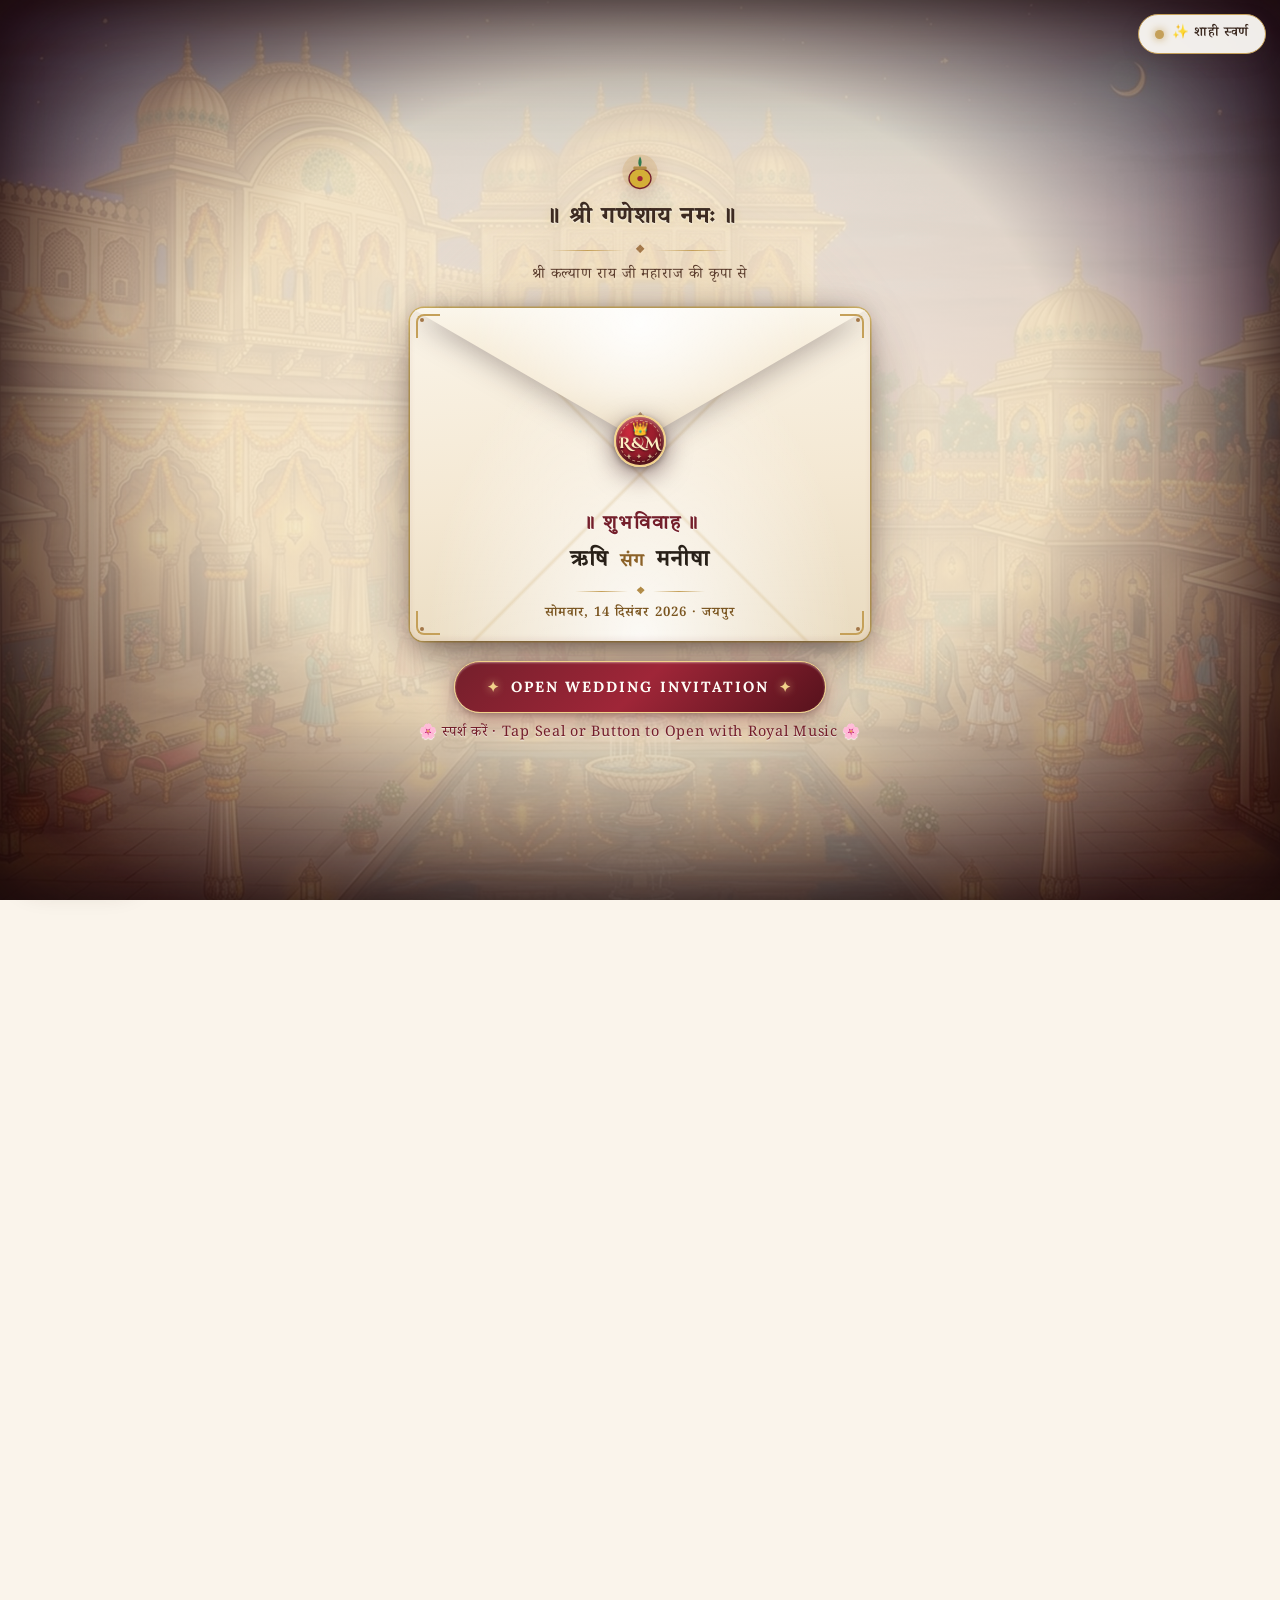
==== rajasthani/index.html @ 713d60d2 "Royal Rajasthani Wedding Invitation - Rishi & Manisha (Jaipur, Dec 14, 2026)" ====
<!DOCTYPE html>
<html lang="hi" data-theme="gold">
<head>
  <meta charset="UTF-8">
  <meta name="viewport" content="width=device-width, initial-scale=1.0, viewport-fit=cover">
  <title>Rishi & Manisha · Shubh Vivah</title>
  <meta name="description" content="ऋषि एवं मनीषा का शुभविवाह · सोमवार, 14 दिसंबर 2026 · जयपुर">
  <meta name="theme-color" content="#FAF4EB">
  <link rel="preconnect" href="https://fonts.googleapis.com">
  <link rel="preconnect" href="https://fonts.gstatic.com" crossorigin>
  <link href="https://fonts.googleapis.com/css2?family=Alex+Brush&family=Cinzel:wght@400;600;700;800&family=Cinzel+Decorative:wght@700&family=Cormorant+Garamond:ital,wght@0,400;0,600;0,700;1,400;1,600&family=Lora:ital,wght@0,400;0,500;0,600;1,400&family=Noto+Serif+Devanagari:wght@400;500;600;700&family=Tiro+Devanagari+Hindi:ital@0;1&display=swap" rel="stylesheet">
  <link rel="stylesheet" href="styles.css?v=royal_v3">
</head>
<body class="is-locked">

  <!-- ============ ROYAL RAJASTHANI WELCOME EXPERIENCE ============ -->
  <div id="intro" class="intro" aria-label="Royal Rajasthani Wedding Invitation">
    <div class="intro-backdrop"></div>
    <div class="intro-vignette"></div>
    <div class="intro-glow"></div>

    <header class="intro-header">
      <div class="intro-kalash-badge" aria-hidden="true">
        <svg viewBox="0 0 40 40"><circle cx="20" cy="20" r="16" fill="#C5A059" opacity=".25"/><path d="M20 6 q-3 6 0 10 q3-5 0-10" fill="#2E7A4E"/><ellipse cx="20" cy="26" rx="10" ry="9" fill="#D4AF37" stroke="#741F2B" stroke-width="1.2"/><rect x="14" y="15" width="12" height="3" rx="1" fill="#B18A45"/><circle cx="20" cy="26" r="2.4" fill="#9F2638"/></svg>
      </div>
      <p class="intro-mantra tiro">॥ श्री गणेशाय नमः ॥</p>
      <div class="intro-header-divider"><span></span><b>❖</b><span></span></div>
      <p class="intro-subhead deva">श्री कल्याण राय जी महाराज की कृपा से</p>
    </header>

    <!-- Royal Rajasthani Envelope Box -->
    <div class="envelope" id="envelope" role="button" tabindex="0" aria-label="Tap to open royal wedding invitation">
      <!-- 4 Ornate Gold Corner Accents -->
      <span class="env-corner env-corner--tl"></span>
      <span class="env-corner env-corner--tr"></span>
      <span class="env-corner env-corner--bl"></span>
      <span class="env-corner env-corner--br"></span>

      <!-- Inner Back Liner (Silk Velvet Lining with Gold Jaali) -->
      <div class="env-back">
        <div class="env-liner"></div>
      </div>

      <!-- The Royal Gold-Framed Letter Card (hidden inside pocket, glides up majestically on open) -->
      <div class="env-letter" id="envLetter">
        <div class="letter-card">
          <div class="letter-border">
            <span class="lc-corner lc-tl"></span>
            <span class="lc-corner lc-tr"></span>
            <span class="lc-corner lc-bl"></span>
            <span class="lc-corner lc-br"></span>
            <p class="letter-mantra deva">॥ ॐ श्री गणेशाय नमः ॥</p>
            <h3 class="letter-shubh tiro">॥ शुभविवाह ॥</h3>
            <div class="letter-monogram"><span>R</span><i>&amp;</i><span>M</span></div>
            <h2 class="letter-couple">RISHI <em>&amp;</em> MANISHA</h2>
            <div class="letter-divider"><span></span><b>❖</b><span></span></div>
            <p class="letter-date deva">सोमवार, 14 दिसंबर, 2026</p>
            <p class="letter-loc">जयपुर, राजस्थान</p>
          </div>
        </div>
      </div>

      <!-- Envelope Front Pocket (Solid Rich Parchment with Gold Foil Embossing) -->
      <div class="env-pocket">
        <div class="pocket-content">
          <p class="pocket-shubh tiro">॥ शुभविवाह ॥</p>
          <h3 class="pocket-couple tiro">ऋषि <em>संग</em> मनीषा</h3>
          <div class="pocket-divider"><span></span><b>❖</b><span></span></div>
          <p class="pocket-auspicious deva">सोमवार, 14 दिसंबर 2026 · जयपुर</p>
        </div>
      </div>

      <!-- The Royal Scalloped Arch Flap -->
      <div class="env-flap" id="envFlap">
        <div class="flap-body">
          <div class="flap-gold-trim"></div>
          <div class="flap-motif">❖</div>
        </div>
      </div>

      <!-- 3D Royal Lac Wax Seal (शाही मुहर) -->
      <button class="env-seal" id="seal" aria-label="Open wedding invitation with Royal Wax Seal" title="Click to break seal & open invitation">
        <div class="seal-glow"></div>
        <div class="seal-ring"></div>
        <div class="seal-stamp">
          <span class="seal-crown">👑</span>
          <span class="seal-text">R&amp;M</span>
          <span class="seal-sub">✦ ✦ ✦</span>
        </div>
      </button>
    </div>

    <!-- Grand Call To Action -->
    <div class="intro-actions">
      <button class="btn btn--royal intro-btn" id="openBtn">
        <span class="btn-shimmer"></span>
        <span class="btn-gem">✦</span>
        <span class="btn-label">OPEN WEDDING INVITATION</span>
        <span class="btn-gem">✦</span>
      </button>
      <p class="intro-hint">🌸 स्पर्श करें · Tap Seal or Button to Open with Royal Music 🌸</p>
    </div>
  </div>

  <!-- ============ TOP CONTROLS: THEME ============ -->
  <div class="top-controls" id="topControls">
    <button class="theme-pill" id="themeToggle" aria-label="Toggle theme: Gold / Ruby" title="Switch Theme">
      <span class="pill-dot" id="themeDot"></span>
      <span id="themeText">✨ शाही स्वर्ण</span>
    </button>
  </div>

  <!-- ============ FLOATING MUSIC PLAYER ============ -->
  <div class="music" id="music" hidden>
    <button class="music-disc" id="playBtn" aria-label="Play music" title="Play / Pause">
      <svg viewBox="0 0 48 48" aria-hidden="true"><circle cx="24" cy="24" r="22" fill="#3C2A21" stroke="#C5A059" stroke-width="2"/><circle cx="24" cy="24" r="15" fill="none" stroke="#C5A059" stroke-width=".8" stroke-dasharray="2 3"/><circle cx="24" cy="24" r="6" fill="#C5A059"/></svg>
      <span class="music-state" id="playIcon">▶</span>
    </button>
    <div class="music-bars" aria-hidden="true"><i></i><i></i><i></i><i></i></div>
    <button class="music-mute" id="muteBtn" aria-label="Mute" title="Mute / Unmute">🔊</button>
  </div>

  <main id="main">

    <!-- ============ HERO ============ -->
    <section id="hero" class="screen hero">
      <div class="screen-bg hero-bg" id="heroBg">
        <video class="screen-video" autoplay muted loop playsinline preload="auto">
          <source media="(orientation: portrait)" src="assets/hero-portrait.mp4" type="video/mp4">
          <source media="(orientation: landscape)" src="assets/hero-landscape.mp4" type="video/mp4">
          <source src="assets/hero.mp4" type="video/mp4">
        </video>
        <picture class="screen-pic">
          <source media="(orientation: portrait)" srcset="assets/hero-portrait.jpg">
          <source media="(orientation: landscape)" srcset="assets/hero-landscape.jpg">
          <img src="assets/hero-landscape.jpg" alt="Jaipur palace at golden hour seen through a carved jharokha arch" loading="eager">
        </picture>
      </div>
      <div class="hero-content">
        <p class="h-script">Save the Date</p>
        <p class="h-line deva hero-mantra">|| ॐ श्री गणेशाय नमः ||</p>
        <div class="h-line monogram"><span>R</span><i>&amp;</i><span>M</span></div>
        <h1 class="h-line hero-names">RISHI <em>&amp;</em> MANISHA</h1>
        <p class="hero-subtitle">ARE GETTING MARRIED</p>
        <div class="h-line divider"><span></span><b>❖</b><span></span></div>
        <p class="h-line deva hero-date">सोमवार, 14 दिसंबर, 2026</p>
      </div>
      <img class="feather feather--l" id="featherL" src="assets/peacock-feather.svg" alt="" aria-hidden="true">
      <img class="feather feather--r" id="featherR" src="assets/peacock-feather.svg" alt="" aria-hidden="true">
      <a href="#ganesh" class="scroll-ind" aria-label="Scroll down"><span></span>Scroll</a>
    </section>

    <!-- ============ GANESHA ============ -->
    <section id="ganesh" class="screen ganesh">
      <div class="screen-bg">
        <video class="screen-video" autoplay muted loop playsinline preload="metadata">
          <source media="(orientation: portrait)" src="assets/ganesh-portrait.mp4" type="video/mp4">
          <source media="(orientation: landscape)" src="assets/ganesh-landscape.mp4" type="video/mp4">
          <source src="assets/ganesh.mp4" type="video/mp4">
        </video>
        <picture class="screen-pic">
          <source media="(orientation: portrait)" srcset="assets/ganesh-portrait.jpg">
          <source media="(orientation: landscape)" srcset="assets/ganesh-landscape.jpg">
          <img src="assets/ganesh-landscape.jpg" alt="Devotional ivory temple background with diyas" loading="lazy">
        </picture>
      </div>
      <div class="ganesh-content">
        <p class="ganesh-kuldevi deva reveal">|| जय जमवाय माता || &nbsp;❖&nbsp; || श्री हनुमन्ते नमः || &nbsp;❖&nbsp; || श्री भैरूजी महाराज ||</p>
        <h2 class="tiro ganesh-title reveal">|| श्री गणेशाय नमः ||</h2>
        <img class="ganesha reveal" src="assets/ganesha.webp" alt="Lord Ganesha illustration in black and antique gold">
        <p class="shloka deva reveal">विघ्न हरण मंगल करण, गणनायक गणराज।<br>प्रथम निमंत्रण आपको, सकल सुधारो काज॥</p>
        <p class="shloka deva reveal" style="font-size:0.95rem; opacity:0.85; margin-top:6px;">ॐ वक्रतुण्ड महाकाय, सूर्य कोटि समप्रभः। निर्विघ्नं कुरु मे देव, सर्व कार्येषु सर्वदा॥</p>
        <div class="interactive-diya-row reveal" style="display:flex; justify-content:center; gap:24px; margin-top:18px;">
          <button class="interactive-diya" title="Click to light sacred diya / दीप प्रज्ज्वलित करें" aria-label="Light holy lamp">
            <svg viewBox="0 0 40 40"><circle cx="20" cy="20" r="16" fill="#D8B26E" opacity=".2"/><path class="flame" d="M20 5 q-4 8 0 14 q4-6 0-14z" fill="#FFA500"/><path d="M10 24 q10 8 20 0 q-4 8-10 8 t-10-8z" fill="#C5A059" stroke="#7A5A2A"/><ellipse cx="20" cy="24" rx="10" ry="3" fill="#FFE6A8"/></svg>
          </button>
          <button class="interactive-diya" title="Click to light sacred diya / दीप प्रज्ज्वलित करें" aria-label="Light holy lamp">
            <svg viewBox="0 0 40 40"><circle cx="20" cy="20" r="16" fill="#D8B26E" opacity=".2"/><path class="flame" d="M20 5 q-4 8 0 14 q4-6 0-14z" fill="#FFA500"/><path d="M10 24 q10 8 20 0 q-4 8-10 8 t-10-8z" fill="#C5A059" stroke="#7A5A2A"/><ellipse cx="20" cy="24" rx="10" ry="3" fill="#FFE6A8"/></svg>
          </button>
        </div>
      </div>
    </section>

    <!-- ============ INVITATION CARD ============ -->
    <section id="invite" class="screen invite">
      <div class="screen-bg">
        <video class="screen-video" autoplay muted loop playsinline preload="metadata">
          <source media="(orientation: portrait)" src="assets/invite-portrait.mp4" type="video/mp4">
          <source media="(orientation: landscape)" src="assets/invite-landscape.mp4" type="video/mp4">
          <source src="assets/invite.mp4" type="video/mp4">
        </video>
        <picture class="screen-pic">
          <source media="(orientation: portrait)" srcset="assets/invite-portrait.jpg">
          <source media="(orientation: landscape)" srcset="assets/invite-landscape.jpg">
          <img src="assets/invite-landscape.jpg" alt="Deep royal gold velvet background with fine gold embroidery" loading="lazy">
        </picture>
      </div>
      <article class="card reveal" id="inviteCard">
        <span class="corner c-tl"></span><span class="corner c-tr"></span><span class="corner c-bl"></span><span class="corner c-br"></span>
        <div class="card-inner deva">
          <div class="card-kalash" aria-hidden="true">
            <svg viewBox="0 0 60 60"><path d="M30 6 q-6 8 0 14 q6-6 0-14z M22 10 q-2 8 6 10 M38 10 q2 8-6 10" fill="#B5592E"/><ellipse cx="30" cy="40" rx="16" ry="14" fill="#C5A15D" stroke="#3C2A21"/><rect x="22" y="22" width="16" height="6" rx="2" fill="#B18A45"/><path d="M22 40 h16" stroke="#3C2A21"/><circle cx="30" cy="40" r="3" fill="#8E2838"/></svg>
          </div>
          <p class="c-sm">परमपिता परमेश्वर की असीम अनुकम्पा से</p>
          <p class="c-strong">श्रीमती विद्या देवी एवं स्व. पं. श्री मुन्नालाल मिश्र</p>
          <p class="c-sm">अपने सुपौत्र</p>
          <p class="c-name tiro">आयुष्मान ऋषि</p>
          <p class="c-par">(सुपुत्र श्रीमती ममता देवी एवं पं. श्री राजेन्द्र कुमार मिश्र)</p>
          <p class="c-sm">निवासी - जयपुर</p>
          <p class="c-sang tiro"><span></span>संग<span></span></p>
          <p class="c-name tiro">आयुष्मती मनीषा</p>
          <p class="c-par">(सुपौत्री श्रीमती गीता देवी एवं स्व. श्री भोलाराम शर्मा)</p>
          <p class="c-par">(सुपुत्री श्रीमती संगीता देवी एवं श्री रामचरण शर्मा)</p>
          <p class="c-sm">निवासी - शिवाजी नगर (जयपुर)</p>
          <p class="c-sm">के</p>
          <p class="c-band tiro">|| मंगल परिणय-सूत्र-बन्धन ||</p>
          <p class="c-body">की मधुर बेला पर वर-वधू को स्नेहिल आशीर्वाद प्रदान करने हेतु आपको सादर आमंत्रित करते हैं।</p>
        </div>
      </article>
    </section>

    <!-- ============ BRIDE & GROOM ============ -->
    <section id="couple" class="screen couple">
      <div class="screen-bg">
        <video class="screen-video" autoplay muted loop playsinline preload="metadata">
          <source media="(orientation: portrait)" src="assets/couple-portrait.mp4" type="video/mp4">
          <source media="(orientation: landscape)" src="assets/couple-landscape.mp4" type="video/mp4">
          <source src="assets/couple.mp4" type="video/mp4">
        </video>
        <picture class="screen-pic">
          <source media="(orientation: portrait)" srcset="assets/couple-portrait.jpg">
          <source media="(orientation: landscape)" srcset="assets/couple-landscape.jpg">
          <img src="assets/couple-landscape.jpg" alt="Interior of royal Rajasthani palace hall" loading="lazy">
        </picture>
      </div>
      <div class="couple-wrap">
        <header class="sec-head sec-head--light reveal">
          <p class="eyebrow-script">Celebrating the Moments</p>
          <h2 class="meet-title">OUR MOMENTS</h2>
          <div class="divider"><span></span><b>❖</b><span></span></div>
          <p class="deva sub">॥ वर · वधू परिचय ॥</p>
        </header>
        <div class="couple-grid">
          <figure class="person person--groom reveal">
            <div class="person-frame">
              <video class="person-video" autoplay muted loop playsinline preload="metadata">
                <source src="assets/groom.mp4" type="video/mp4">
              </video>
              <img src="assets/groom.webp" alt="Portrait of the groom Rishi in a royal Rajasthani safa and sherwani">
            </div>
            <figcaption>
              <span class="role">THE GROOM · वर</span>
              <h3 class="tiro">आयुष्मान ऋषि</h3>
              <p class="card-quote">"In her warmth and grace, I found my lifelong home."</p>
              <div class="card-p-divider"><span></span><b>❖</b><span></span></div>
              <p class="deva parents">सुपुत्र श्रीमती ममता देवी एवं<br>पं. श्री राजेन्द्र कुमार मिश्र</p>
              <p class="loc">📍 <span class="deva">जयपुर</span></p>
            </figcaption>
          </figure>
          <div class="couple-mono reveal" aria-hidden="true">
            <div class="monogram monogram--ring"><span>R</span><i>&amp;</i><span>M</span></div>
          </div>
          <figure class="person person--bride reveal">
            <div class="person-frame">
              <video class="person-video" autoplay muted loop playsinline preload="metadata">
                <source src="assets/bride.mp4" type="video/mp4">
              </video>
              <img src="assets/bride.webp" alt="Portrait of the bride Manisha in a red Rajasthani odhni and bridal jewellery">
            </div>
            <figcaption>
              <span class="role">THE BRIDE · वधू</span>
              <h3 class="tiro">आयुष्मती मनीषा</h3>
              <p class="card-quote">"In his gentle presence, I found my forever anchor."</p>
              <div class="card-p-divider"><span></span><b>❖</b><span></span></div>
              <p class="deva parents">सुपुत्री श्रीमती गीता देवी एवं स्व. श्री भोलाराम शर्मा<br>श्रीमती संगीता देवी एवं श्री रामचरण शर्मा</p>
              <p class="loc">📍 <span class="deva">शिवाजी नगर, जयपुर</span></p>
            </figcaption>
          </figure>
        </div>
      </div>
    </section>

    <!-- ============ COUNTDOWN ============ -->
    <section id="countdown" class="screen countdown">
      <div class="screen-bg">
        <video class="screen-video" autoplay muted loop playsinline preload="metadata">
          <source media="(orientation: portrait)" src="assets/countdown-portrait.mp4" type="video/mp4">
          <source media="(orientation: landscape)" src="assets/countdown-landscape.mp4" type="video/mp4">
          <source src="assets/countdown.mp4" type="video/mp4">
        </video>
        <picture class="screen-pic">
          <source media="(orientation: portrait)" srcset="assets/countdown-portrait.jpg">
          <source media="(orientation: landscape)" srcset="assets/countdown-landscape.jpg">
          <img src="assets/countdown-landscape.jpg" alt="Jaipur skyline at sunset with pink sandstone palace" loading="lazy">
        </picture>
      </div>
      <div class="cd-wrap">
        <header class="sec-head reveal">
          <p class="eyebrow-script">Counting the days</p>
          <h2 class="cd-title">COUNT DOWN</h2>
          <div class="divider"><span></span><b>❖</b><span></span></div>
          <p class="deva sub">सोमवार, 14 दिसंबर 2026</p>
        </header>
        <div class="cd-grid reveal" id="cd" role="timer" aria-live="off">
          <div class="cd-tile"><b id="cdD">00</b><span>Days<i class="deva">दिन</i></span></div>
          <div class="cd-tile"><b id="cdH">00</b><span>Hours<i class="deva">घंटे</i></span></div>
          <div class="cd-tile"><b id="cdM">00</b><span>Minutes<i class="deva">मिनट</i></span></div>
          <div class="cd-tile"><b id="cdS">00</b><span>Seconds<i class="deva">सेकंड</i></span></div>
        </div>
        <p class="cd-done deva" id="cdDone" hidden>शुभ घड़ी आ गई! · The auspicious day is here</p>
      </div>
    </section>

    <!-- ============ EVENTS ============ -->
    <section id="events" class="events">
      <header class="sec-head reveal">
        <p class="eyebrow-script">Wedding Festivities</p>
        <h2>THE ROYAL CELEBRATIONS</h2>
        <div class="divider"><span></span><b>❖</b><span></span></div>
        <p class="deva sub">॥ मांगलिक कार्यक्रम ॥</p>
      </header>
      <div class="events-grid" id="timeline"></div>
    </section>

    <!-- ============ VENUE ============ -->
    <section id="venue" class="screen venue">
      <div class="screen-bg">
        <video class="screen-video" autoplay muted loop playsinline preload="metadata">
          <source media="(orientation: portrait)" src="assets/venue-portrait.mp4" type="video/mp4">
          <source media="(orientation: landscape)" src="assets/venue-landscape.mp4" type="video/mp4">
          <source src="assets/venue.mp4" type="video/mp4">
        </video>
        <picture class="screen-pic">
          <source media="(orientation: portrait)" srcset="assets/venue-portrait.jpg">
          <source media="(orientation: landscape)" srcset="assets/venue-landscape.jpg">
          <img src="assets/venue-landscape.jpg" alt="Wedding garden at night with a decorated mandap" loading="lazy">
        </picture>
      </div>
      <div class="venue-wrap">
        <article class="venue-card reveal">
          <p class="eyebrow-script">Our Venue</p>
          <h2 class="tiro venue-name">ॐ राधिका मैरिज गार्डन</h2>
          <p class="deva venue-addr"><span class="pin">📍</span> मार्बल मंडी चौराहा, कालवाड़ रोड, जयपुर।</p>
          <div class="map">
            <iframe title="Map: Om Radhika Marriage Garden, Kalwar Road, Jaipur" loading="lazy" referrerpolicy="no-referrer-when-downgrade"
              src="https://maps.google.com/maps?q=Om%20Radhika%20Marriage%20Garden%2C%20Marble%20Mandi%20Chauraha%2C%20Kalwar%20Road%2C%20Jaipur&z=15&output=embed"></iframe>
          </div>
          <div class="btn-row">
            <a class="btn btn--maroon" target="_blank" rel="noopener" href="https://www.google.com/maps/dir/?api=1&destination=Om%20Radhika%20Marriage%20Garden%2C%20Marble%20Mandi%20Chauraha%2C%20Kalwar%20Road%2C%20Jaipur">Get Directions</a>
            <a class="btn btn--line" target="_blank" rel="noopener" href="https://www.google.com/maps/search/?api=1&query=Om%20Radhika%20Marriage%20Garden%2C%20Kalwar%20Road%2C%20Jaipur">Open in Maps</a>
          </div>
        </article>
        <article class="venue-card venue-card--sm reveal">
          <div class="baraat-icon" aria-hidden="true">
            <svg viewBox="0 0 64 64"><ellipse cx="32" cy="20" rx="20" ry="7" fill="#C5A15D" stroke="#741F2B" stroke-width="1.5"/><path d="M12 20 v22 c0 4 9 7 20 7 s20-3 20-7 V20" fill="#9F2638" stroke="#741F2B" stroke-width="1.5"/><path d="M12 24 L52 40 M52 24 L12 40" stroke="#E8D5A7" stroke-width="2"/><path d="M8 8 l12 10 M56 8 l-12 10" stroke="#282018" stroke-width="2.5" stroke-linecap="round"/></svg>
          </div>
          <p class="eyebrow-script">Baraat Departure</p>
          <h3 class="tiro">श्री बालाजी बाग मैरिज गार्डन</h3>
          <p class="deva venue-addr">नृसिंह विहार, डी.जी. फार्म के पास।</p>
          <p class="baraat-time"><b>14 December 2026 · 3:00 PM</b><br><span class="deva">बारात निकासी (निवास स्थान से)</span></p>
          <a class="btn btn--line" target="_blank" rel="noopener" href="https://www.google.com/maps/dir/?api=1&destination=Shri%20Balaji%20Bagh%20Marriage%20Garden%2C%20Nrisingh%20Vihar%2C%20Jaipur">Get Directions</a>
        </article>
      </div>
    </section>

    <!-- ============ FAMILY ============ -->
    <section id="family" class="family">
      <header class="sec-head reveal">
        <p class="eyebrow-script">With the blessings of</p>
        <h2>OUR FAMILIES</h2>
        <div class="divider"><span></span><b>❖</b><span></span></div>
        <p class="deva sub">॥ समस्त परिवारजन ॥</p>
      </header>
      <div class="family-grid" id="familyGrid"></div>
    </section>

    <!-- ============ CONTACT ============ -->
    <section id="contact" class="contact">
      <header class="sec-head reveal">
        <p class="eyebrow-script">Hosted with love</p>
        <h2>WITH LOVE AND BLESSINGS</h2>
        <div class="divider"><span></span><b>❖</b><span></span></div>
      </header>
      <div class="contact-grid">
        <article class="gcard reveal">
          <h3 class="tiro">प्रेषक</h3>
          <ul class="deva names">
            <li>पं. बाबूलाल मिश्र</li>
            <li>पं. राजेन्द्र कुमार मिश्र</li>
            <li>पं. विष्णु मिश्र</li>
          </ul>
          <p class="deva addr">प्लॉट नं. 62, संजय नगर, निवारू रोड, झोटवाड़ा, जयपुर।</p>
          <div class="phones">
            <div class="phone"><span>94603 85222</span><a class="chip" href="tel:+919460385222">📞 Call</a><a class="chip chip--wa" target="_blank" rel="noopener" href="https://wa.me/919460385222">WhatsApp</a></div>
            <div class="phone"><span>77429 07042</span><a class="chip" href="tel:+917742907042">📞 Call</a><a class="chip chip--wa" target="_blank" rel="noopener" href="https://wa.me/917742907042">WhatsApp</a></div>
          </div>
        </article>
        <article class="gcard reveal">
          <h3 class="tiro">प्रतिष्ठान</h3>
          <div class="biz">
            <p class="deva biz-name">मुन्नालाल राजेन्द्र कुमार मिश्र</p>
            <p class="deva addr">2115, खजानें वालों का रास्ता, जयपुर।</p>
          </div>
          <div class="biz">
            <p class="deva biz-name">विनायक इलेक्ट्रिकल्स</p>
            <div class="phone"><span>82091 99864</span><a class="chip" href="tel:+918209199864">📞 Call</a><a class="chip chip--wa" target="_blank" rel="noopener" href="https://wa.me/918209199864">WhatsApp</a></div>
          </div>
        </article>
      </div>
    </section>

    <!-- ============ RSVP ============ -->
    <section id="rsvp" class="rsvp">
      <header class="sec-head reveal">
        <p class="eyebrow-script">Kindly respond</p>
        <h2>CONFIRM YOUR PRESENCE</h2>
        <div class="divider"><span></span><b>❖</b><span></span></div>
        <p class="deva sub">आपकी उपस्थिति हमारा सौभाग्य</p>
      </header>
      <form class="rsvp-form reveal" id="rsvpForm" novalidate>
        <label>Guest Name <span class="deva">· अतिथि का नाम</span>
          <input name="name" required autocomplete="name" placeholder="Your full name">
        </label>
        <label>Mobile Number <span class="deva">· मोबाइल नंबर</span>
          <input name="phone" required inputmode="tel" autocomplete="tel" placeholder="10-digit mobile number" pattern="[0-9+\s-]{10,15}">
        </label>
        <label>Number of Guests <span class="deva">· अतिथि संख्या</span>
          <input name="guests" type="number" min="1" max="20" value="1" required>
        </label>
        <fieldset>
          <legend>Will you attend? <span class="deva">· क्या आप पधारेंगे?</span></legend>
          <label class="radio"><input type="radio" name="attend" value="yes" checked><span>Joyfully accept · <i class="deva">अवश्य पधारेंगे</i></span></label>
          <label class="radio"><input type="radio" name="attend" value="no"><span>Regretfully decline · <i class="deva">क्षमा करें</i></span></label>
        </fieldset>
        <label>Personal Message <span class="deva">· शुभकामना संदेश</span>
          <textarea name="message" rows="3" placeholder="Your blessings for Rishi & Manisha"></textarea>
        </label>
        <p class="form-err" id="formErr" role="alert"></p>
        <div class="btn-row">
          <button class="btn btn--maroon" type="submit">Confirm Attendance</button>
          <a class="btn btn--line" id="waFamily" target="_blank" rel="noopener" href="https://wa.me/919460385222?text=%E0%A4%A8%E0%A4%AE%E0%A4%B8%E0%A5%8D%E0%A4%A4%E0%A5%87%20%F0%9F%99%8F">Contact Family on WhatsApp</a>
        </div>
        <p class="rsvp-note">Your reply is sent to the family through WhatsApp — nothing is stored on this website.</p>
      </form>
    </section>

    <footer class="footer">
      <div class="monogram monogram--ring"><span>R</span><i>&amp;</i><span>M</span></div>
      <p class="foot-names">Rishi &amp; Manisha</p>
      <p class="deva">14 दिसंबर 2026 · जयपुर</p>
      <p class="foot-small deva">आपके आगमन की प्रतीक्षा में — समस्त मिश्र परिवार</p>
    </footer>
  </main>

  <!-- RSVP confirmation overlay -->
  <div class="overlay" id="overlay" hidden>
    <div class="ov-card" role="dialog" aria-modal="true" aria-labelledby="ovTitle">
      <svg class="ov-check" viewBox="0 0 80 80" aria-hidden="true"><circle cx="40" cy="40" r="34" fill="none" stroke="#B18A45" stroke-width="3"/><path d="M24 41 l11 11 l22 -24" fill="none" stroke="#3C2A21" stroke-width="5" stroke-linecap="round" stroke-linejoin="round"/></svg>
      <h3 id="ovTitle" class="tiro">धन्यवाद!</h3>
      <p id="ovText">Your RSVP is ready. WhatsApp has opened with your message — please press <b>Send</b> there to confirm with the family.</p>
      <div class="btn-row">
        <a class="btn btn--maroon" id="ovWa" target="_blank" rel="noopener" href="#">Open WhatsApp again</a>
        <button class="btn btn--line" id="ovClose">Close</button>
      </div>
    </div>
  </div>

  <script src="music.js?v=royal_v3"></script>
  <script src="app.js?v=royal_v3"></script>
</body>
</html>
---- rajasthani/styles.css ----
/* ============ Royal Rajasthani Wedding · Rishi & Manisha ============
   Theme: Warm Sandalwood Ivory, Roasted Espresso Bronze & Antique Gold
   Inspired directly by the reference video design system
==================================================================== */
:root {
  --f-en: 'Cinzel', serif;
  --f-display: 'Cinzel Decorative', 'Cinzel', serif;
  --f-roman: 'Cormorant Garamond', 'Cinzel', serif;
  --f-script: 'Alex Brush', cursive;
  --f-body: 'Lora', Georgia, serif;
  --f-deva: 'Noto Serif Devanagari', serif;
  --f-tiro: 'Tiro Devanagari Hindi', 'Rozha One', 'Noto Serif Devanagari', serif;
  --sat: env(safe-area-inset-top, 0px);
  --sar: env(safe-area-inset-right, 0px);
  --sab: env(safe-area-inset-bottom, 0px);
  --sal: env(safe-area-inset-left, 0px);
}

/* Primary Theme: Royal Sandalwood & Gold (Video matched) */
:root, [data-theme="gold"], [data-theme="emerald"] {
  --ivory: #FAF4EB;          /* Warm sandalwood ivory page background */
  --ivory-light: #FFFDF9;    /* Pure warm white card background */
  --parchment: #F5EBD7;      /* Warm golden parchment */
  --cream: #F8EFE0;          /* Soft royal cream */
  --champ: #F2E4CF;          /* Pale champagne */
  --gold: #A37748;           /* Warm antique ochre/gold for script & accents */
  --agold: #C5A059;          /* Rich antique gold for borders, dividers, icons */
  --gold-foil: #D8B26E;      /* Bright gold foil highlight */
  --maroon: #3C2A21;         /* Deep roasted espresso bronze for all prominent headings & titles */
  --brown: #4A3525;          /* Deep rich cocoa for crisp, ultra-readable body text */
  --brown-muted: #6B5240;    /* Warm cocoa for subtext, quotes, parent info */
  --red: #8E2838;            /* Auspicious sacred kumkum / vermilion accent */
  --gold-line: linear-gradient(90deg, transparent, #C5A059, transparent);
  --gold-glow: rgba(197, 160, 89, 0.4);
  --theme-shadow: rgba(60, 42, 33, 0.12);
}

/* Secondary Theme: Royal Ruby Velvet (Optional switch) */
[data-theme="ruby"] {
  --ivory: #FFF9E9;
  --ivory-light: #FFFCF5;
  --parchment: #F7E7CD;
  --cream: #F5EBD5;
  --champ: #E8D5A7;
  --gold: #B18A45;
  --agold: #C5A15D;
  --gold-foil: #E8C66E;
  --maroon: #741F2B;         /* Royal Ruby Velvet */
  --brown: #2D1A1E;
  --brown-muted: #5E3A42;
  --red: #9F2638;
  --gold-line: linear-gradient(90deg, transparent, var(--gold), transparent);
  --gold-glow: rgba(197, 161, 93, 0.45);
  --theme-shadow: rgba(116, 31, 43, 0.25);
}

* { box-sizing: border-box; margin: 0; padding: 0; }
html { scroll-behavior: smooth; -webkit-text-size-adjust: 100%; overflow-x: hidden; }
body {
  background: var(--ivory);
  color: var(--brown);
  font-family: var(--f-body);
  line-height: 1.6;
  overflow-x: hidden;
  width: 100%;
  min-width: 320px;
  -webkit-tap-highlight-color: transparent;
}
body.is-locked {
  overflow: hidden;
  height: 100vh;
  height: 100svh;
  height: 100dvh;
  touch-action: none;
}
img { display: block; max-width: 100%; }
a { color: inherit; }
.deva { font-family: var(--f-deva); }
.tiro { font-family: var(--f-tiro); font-weight: 500; }
.btn, .chip, .theme-pill, .music-disc, .music-mute, .env-seal, .interactive-diya {
  -webkit-tap-highlight-color: transparent;
  touch-action: manipulation;
}
@media (prefers-reduced-motion: reduce) {
  *, *::before, *::after { animation-duration: .01ms !important; transition-duration: .01ms !important; }
  html { scroll-behavior: auto; }
}

/* ---------- Typography & Script Accents (Video Style) ---------- */
.h-script, .eyebrow-script {
  font-family: var(--f-script);
  font-size: clamp(2.1rem, 5.2vw, 3rem);
  color: var(--gold);
  line-height: 1.1;
  margin-bottom: 2px;
  font-weight: 400;
  text-shadow: 0 1px 2px rgba(255, 255, 255, 0.4);
}
.hero-content .h-script {
  color: #F8EFE0;
  font-size: clamp(2.4rem, 6vw, 3.8rem);
  text-shadow: 0 2px 12px rgba(60, 42, 33, 0.8), 0 0 24px rgba(197, 160, 89, 0.5);
}

.sec-head { text-align: center; margin-bottom: 38px; }
.sec-head .eyebrow, .eyebrow {
  font-family: var(--f-body);
  font-style: italic;
  color: var(--gold);
  font-size: 1.05rem;
}
.sec-head h2 {
  font-family: var(--f-en);
  font-weight: 700;
  color: var(--maroon);
  font-size: clamp(1.6rem, 4.6vw, 2.7rem);
  letter-spacing: .12em;
  line-height: 1.2;
  margin: 4px 0 8px;
}
.sec-head .sub {
  color: var(--gold);
  font-size: 1.15rem;
  font-weight: 500;
}
.sec-head--light h2 { color: var(--maroon); }
.sec-head--light .sub { color: var(--gold); }

.divider {
  display: flex;
  align-items: center;
  gap: 12px;
  justify-content: center;
  color: var(--agold);
  width: min(340px, 70vw);
  margin: 0 auto;
}
.divider span { flex: 1; height: 1.5px; background: var(--gold-line); transform-origin: center; }
.divider b { font-weight: 400; font-size: 1rem; color: var(--agold); }

.reveal {
  opacity: 0;
  transform: translateY(32px);
  transition: opacity 0.9s ease, transform 0.9s cubic-bezier(.2,.7,.2,1);
}
.reveal.is-in { opacity: 1; transform: none; }

/* ---------- Shared Monogram & Buttons ---------- */
.monogram {
  display: inline-flex;
  align-items: center;
  gap: .15em;
  font-family: var(--f-display);
  color: var(--maroon);
  font-size: 1.6rem;
  line-height: 1;
}
.monogram i {
  font-family: var(--f-body);
  font-style: italic;
  color: var(--gold);
  font-size: .8em;
}
.monogram--lg { font-size: clamp(2rem, 7vw, 3rem); }
.monogram--ring {
  width: 110px;
  height: 110px;
  justify-content: center;
  border-radius: 50%;
  font-size: 1.9rem;
  border: 2px solid var(--agold);
  box-shadow: 0 0 0 6px rgba(197,161,93,.2), inset 0 0 0 5px var(--ivory), inset 0 0 0 6px var(--agold);
  background: var(--ivory-light);
  color: var(--maroon);
}

.btn {
  display: inline-flex;
  align-items: center;
  justify-content: center;
  gap: 8px;
  padding: 13px 26px;
  border-radius: 4px;
  font-family: var(--f-en);
  font-weight: 700;
  letter-spacing: .12em;
  font-size: .82rem;
  text-decoration: none;
  cursor: pointer;
  border: 0;
  transition: transform .25s, box-shadow .25s, background .25s;
}
.btn:hover { transform: translateY(-2px); }
.btn:focus-visible, button:focus-visible, a:focus-visible, input:focus-visible, textarea:focus-visible {
  outline: 2px solid var(--agold);
  outline-offset: 3px;
}
.btn--gold {
  background: linear-gradient(180deg, #D9B872, var(--gold));
  color: #FFFDF9;
  box-shadow: 0 6px 20px rgba(163, 119, 72, 0.4), inset 0 0 0 1px rgba(255,255,255,.4);
  text-shadow: 0 1px 2px rgba(60, 42, 33, 0.4);
}
.btn--maroon {
  background: var(--maroon);
  color: var(--ivory);
  border: 1px solid var(--agold);
  box-shadow: 0 6px 18px rgba(60, 42, 33, 0.28);
}
.btn--maroon:hover { background: #2E1E16; }
.btn--line {
  background: transparent;
  color: var(--maroon);
  box-shadow: inset 0 0 0 1.5px var(--gold);
}
.btn--line:hover { background: rgba(197, 160, 89, 0.12); }
.btn-row { display: flex; flex-wrap: wrap; gap: 12px; justify-content: center; margin-top: 22px; }

/* ---------- Screens & Backgrounds (Warm Sandalwood & Gold) ---------- */
.screen {
  position: relative;
  min-height: 100vh;
  min-height: 100svh;
  overflow: hidden;
  isolation: isolate;
  background: var(--ivory);
}
.screen-bg {
  position: absolute;
  inset: 0;
  width: 100%;
  height: 100%;
  z-index: -1;
  pointer-events: none;
  overflow: hidden;
  background: var(--ivory);
}
.screen-bg .screen-pic,
.screen-bg picture {
  position: absolute;
  inset: 0;
  display: block;
  width: 100%;
  height: 100%;
  z-index: 0;
}
.screen-bg img {
  width: 100%;
  height: 100%;
  object-fit: cover;
  object-position: center;
  display: block;
}
/* Warm golden radial glow over backgrounds instead of dark green */
.screen-bg::after {
  content: '';
  position: absolute;
  inset: 0;
  background: radial-gradient(circle at center, rgba(250, 244, 235, 0.22) 0%, rgba(245, 235, 215, 0.72) 100%);
  z-index: 1;
  pointer-events: none;
}
[data-theme="ruby"] .screen-bg::after {
  background: radial-gradient(circle at center, rgba(255, 249, 233, 0.22) 0%, rgba(116, 31, 43, 0.35) 100%);
}
.screen-bg .screen-video {
  position: absolute; inset: 0; width: 100%; height: 100%; object-fit: cover; object-position: center;
  opacity: 0; transition: opacity .9s ease-in-out; z-index: 1; pointer-events: none;
}
.screen-bg .screen-video.is-playing { opacity: 1; }

/* ============ ROYAL RAJASTHANI WELCOME EXPERIENCE ============ */
.intro {
  position: fixed;
  inset: 0;
  z-index: 1000;
  display: flex;
  flex-direction: column;
  align-items: center;
  justify-content: center;
  gap: 20px;
  padding: calc(20px + var(--sat)) 16px calc(24px + var(--sab));
  background-color: #1a0f0a;
  overflow: hidden;
  perspective: 1600px;
  transition: opacity 1.1s cubic-bezier(0.4, 0, 0.2, 1), transform 1.2s cubic-bezier(0.4, 0, 0.2, 1);
}

.intro-backdrop {
  position: absolute;
  inset: 0;
  background:
    radial-gradient(ellipse at 50% 45%, rgba(255, 248, 235, 0.94) 0%, rgba(246, 235, 212, 0.90) 45%, rgba(55, 25, 20, 0.78) 85%, rgba(26, 12, 10, 0.96) 100%),
    url('assets/hero-landscape.jpg') center center / cover no-repeat;
  filter: saturate(1.15) brightness(0.98);
  transform: scale(1.04);
  transition: transform 8s ease-out;
  pointer-events: none;
  z-index: 0;
}

.intro-vignette {
  position: absolute;
  inset: 0;
  box-shadow: inset 0 0 120px 30px rgba(30, 10, 12, 0.65), inset 0 0 40px rgba(0, 0, 0, 0.4);
  pointer-events: none;
  z-index: 1;
}

.intro-glow {
  position: absolute;
  top: 50%;
  left: 50%;
  width: min(85vw, 540px);
  aspect-ratio: 1;
  transform: translate(-50%, -50%);
  background: radial-gradient(circle, rgba(212, 175, 55, 0.32) 0%, rgba(197, 161, 93, 0.16) 42%, transparent 70%);
  filter: blur(28px);
  pointer-events: none;
  z-index: 1;
  animation: introGlowPulse 4s ease-in-out infinite alternate;
}

@keyframes introGlowPulse {
  0% { transform: translate(-50%, -50%) scale(0.95); opacity: 0.75; }
  100% { transform: translate(-50%, -50%) scale(1.08); opacity: 1; }
}

/* Intro Header */
.intro-header {
  position: relative;
  z-index: 2;
  display: flex;
  flex-direction: column;
  align-items: center;
  text-align: center;
  gap: 5px;
  animation: introFadeDown 1s cubic-bezier(0.2, 0.8, 0.2, 1) both;
}

.intro-kalash-badge {
  width: 44px;
  height: 44px;
  filter: drop-shadow(0 4px 10px rgba(116, 31, 43, 0.28));
  transition: transform 0.4s ease;
}
.intro-kalash-badge:hover { transform: scale(1.08); }
.intro-kalash-badge svg { width: 100%; height: 100%; display: block; }

.intro-mantra {
  font-family: var(--f-tiro);
  font-size: clamp(1.15rem, 3.8vw, 1.45rem);
  font-weight: 700;
  color: var(--maroon);
  letter-spacing: 0.08em;
  text-shadow: 0 1px 2px rgba(255, 255, 255, 0.8), 0 2px 8px rgba(212, 175, 55, 0.25);
  margin: 0;
}

.intro-header-divider {
  display: flex;
  align-items: center;
  justify-content: center;
  gap: 10px;
  width: 180px;
}
.intro-header-divider span {
  flex: 1;
  height: 1px;
  background: linear-gradient(90deg, transparent, var(--agold), transparent);
}
.intro-header-divider b {
  font-size: 0.7rem;
  color: var(--gold);
}

.intro-subhead {
  font-family: var(--f-deva);
  font-size: clamp(0.78rem, 2.4vw, 0.92rem);
  color: #5c3e2e;
  letter-spacing: 0.06em;
  margin: 0;
}

/* ============ ROYAL ENVELOPE BOX ============ */
.envelope {
  position: relative;
  z-index: 2;
  width: min(90vw, 460px);
  aspect-ratio: 1.38;
  border-radius: 14px;
  box-shadow:
    0 24px 60px -8px rgba(35, 15, 18, 0.45),
    0 8px 24px -4px rgba(60, 25, 20, 0.35),
    0 0 0 1.5px rgba(212, 175, 55, 0.65),
    inset 0 1px 2px rgba(255, 255, 255, 0.6);
  transform-style: preserve-3d;
  cursor: pointer;
  transition: transform 0.4s cubic-bezier(0.2, 0.8, 0.2, 1), box-shadow 0.4s ease;
}
.envelope:hover {
  transform: translateY(-4px) scale(1.01);
  box-shadow:
    0 30px 70px -6px rgba(35, 15, 18, 0.52),
    0 12px 30px -4px rgba(60, 25, 20, 0.4),
    0 0 0 2px rgba(212, 175, 55, 0.9);
}

/* 4 Ornate Gold Corner Accents */
.env-corner {
  position: absolute;
  width: 24px;
  height: 24px;
  border: 2px solid var(--agold);
  z-index: 8;
  pointer-events: none;
}
.env-corner--tl { top: 6px; left: 6px; border-right: none; border-bottom: none; border-top-left-radius: 8px; }
.env-corner--tr { top: 6px; right: 6px; border-left: none; border-bottom: none; border-top-right-radius: 8px; }
.env-corner--bl { bottom: 6px; left: 6px; border-right: none; border-top: none; border-bottom-left-radius: 8px; }
.env-corner--br { bottom: 6px; right: 6px; border-left: none; border-top: none; border-bottom-right-radius: 8px; }
.env-corner::after {
  content: '';
  position: absolute;
  width: 4px;
  height: 4px;
  background: var(--gold);
  border-radius: 50%;
}
.env-corner--tl::after { top: 2px; left: 2px; }
.env-corner--tr::after { top: 2px; right: 2px; }
.env-corner--bl::after { bottom: 2px; left: 2px; }
.env-corner--br::after { bottom: 2px; right: 2px; }

/* Envelope Back & Velvet Silk Liner */
.env-back {
  position: absolute;
  inset: 0;
  border-radius: 14px;
  background: linear-gradient(145deg, #440F18 0%, #6E1C27 50%, #300A10 100%);
  border: 1.5px solid var(--agold);
  overflow: hidden;
  z-index: 1;
}

.env-liner {
  position: absolute;
  inset: 4px;
  border-radius: 10px;
  background:
    radial-gradient(circle at center, rgba(232, 213, 167, 0.12) 0%, transparent 70%),
    url('assets/tile-floral.svg') repeat;
  background-size: 44px;
  opacity: 0.35;
}

/* The Secret Royal Card inside */
.env-letter {
  position: absolute;
  top: 10px;
  left: 14px;
  right: 14px;
  bottom: 10px;
  z-index: 2;
  border-radius: 10px;
  background: linear-gradient(135deg, #FFFDF8 0%, #FAF3E3 50%, #F5E8D0 100%);
  box-shadow: 0 4px 18px rgba(40, 20, 15, 0.25);
  display: flex;
  align-items: center;
  justify-content: center;
  padding: 10px;
  transform: translateY(0);
  transition: transform 1.25s cubic-bezier(0.22, 1, 0.36, 1), box-shadow 1.2s ease;
  pointer-events: none;
}

.letter-card {
  width: 100%;
  height: 100%;
  border-radius: 8px;
  background: #FFFDF9;
  padding: 6px;
  display: flex;
}

.letter-border {
  position: relative;
  width: 100%;
  height: 100%;
  border: 1.5px solid var(--agold);
  outline: 1px dashed var(--gold);
  outline-offset: -5px;
  border-radius: 6px;
  display: flex;
  flex-direction: column;
  align-items: center;
  justify-content: center;
  text-align: center;
  padding: 12px 14px;
  gap: 3px;
}

.lc-corner {
  position: absolute;
  width: 12px;
  height: 12px;
  border: 1.5px solid var(--gold);
}
.lc-tl { top: 2px; left: 2px; border-right: none; border-bottom: none; }
.lc-tr { top: 2px; right: 2px; border-left: none; border-bottom: none; }
.lc-bl { bottom: 2px; left: 2px; border-right: none; border-top: none; }
.lc-br { bottom: 2px; right: 2px; border-left: none; border-top: none; }

.letter-mantra {
  font-family: var(--f-deva);
  font-size: 0.74rem;
  letter-spacing: 0.08em;
  color: #8C6228 !important;
  margin: 0;
}

.letter-shubh {
  font-family: var(--f-tiro);
  font-size: clamp(1rem, 3.2vw, 1.25rem);
  font-weight: 700;
  color: #741F2B !important;
  margin: 0;
  letter-spacing: 0.08em;
}

.letter-monogram {
  font-family: var(--f-display);
  font-size: clamp(1.4rem, 4.4vw, 1.85rem);
  font-weight: 700;
  color: var(--gold);
  line-height: 1;
  letter-spacing: 0.06em;
  margin: 2px 0;
  background: linear-gradient(135deg, #B18A45 0%, #E8C170 50%, #946B28 100%);
  -webkit-background-clip: text;
  -webkit-text-fill-color: transparent;
}
.letter-monogram i {
  font-family: var(--f-script);
  font-size: 0.85em;
  font-style: italic;
  margin: 0 4px;
  -webkit-text-fill-color: #741F2B;
}

.letter-couple {
  font-family: var(--f-cinzel);
  font-size: clamp(0.95rem, 3vw, 1.25rem);
  font-weight: 700;
  color: #282018 !important;
  letter-spacing: 0.12em;
  margin: 0;
}
.letter-couple em {
  font-style: normal;
  color: #B18A45 !important;
}

.letter-divider {
  display: flex;
  align-items: center;
  justify-content: center;
  gap: 8px;
  width: 120px;
  margin: 2px 0;
}
.letter-divider span {
  flex: 1;
  height: 1px;
  background: linear-gradient(90deg, transparent, var(--agold), transparent);
}
.letter-divider b {
  font-size: 0.65rem;
  color: #B18A45 !important;
}

.letter-date {
  font-family: var(--f-deva);
  font-size: 0.82rem;
  font-weight: 600;
  color: #741F2B !important;
  letter-spacing: 0.04em;
  margin: 0;
}

.letter-loc {
  font-family: var(--f-cinzel);
  font-size: 0.72rem;
  letter-spacing: 0.15em;
  color: #8C6228 !important;
  text-transform: uppercase;
  margin: 0;
}

/* Envelope Front Pocket (Deckle Handmade Parchment) */
.env-pocket {
  position: absolute;
  inset: 0;
  z-index: 4;
  border-radius: 14px;
  background:
    radial-gradient(ellipse at 50% 100%, rgba(255, 255, 255, 0.85) 0%, transparent 65%),
    linear-gradient(175deg, #FAF4E8 0%, #F4E8D3 55%, #E9DBC0 100%);
  clip-path: polygon(0 0, 0 100%, 100% 100%, 100% 0, 50% 32%);
  box-shadow:
    inset 0 1px 1px rgba(255, 255, 255, 0.9),
    inset 0 -2px 6px rgba(116, 31, 43, 0.08);
  overflow: hidden;
}

.env-pocket::before {
  content: '';
  position: absolute;
  inset: 0;
  background:
    linear-gradient(135deg, transparent 49.5%, rgba(197, 161, 93, 0.22) 50%, transparent 50.5%),
    linear-gradient(225deg, transparent 49.5%, rgba(197, 161, 93, 0.22) 50%, transparent 50.5%);
  pointer-events: none;
}

.pocket-content {
  position: absolute;
  bottom: 16px;
  left: 14px;
  right: 14px;
  z-index: 2;
  display: flex;
  flex-direction: column;
  align-items: center;
  text-align: center;
  gap: 2px;
}

.pocket-shubh {
  font-family: var(--f-tiro);
  font-size: clamp(0.95rem, 3.2vw, 1.2rem);
  font-weight: 700;
  color: #741F2B !important;
  letter-spacing: 0.1em;
  margin: 0;
  text-shadow: 0 1px 1px rgba(255, 255, 255, 0.8);
}

.pocket-couple {
  font-family: var(--f-tiro);
  font-size: clamp(1.08rem, 3.4vw, 1.35rem);
  font-weight: 700;
  color: #282018 !important;
  letter-spacing: 0.05em;
  margin: 1px 0;
}
.pocket-couple em {
  font-style: normal;
  font-size: 0.85em;
  color: #8C6228 !important;
  margin: 0 4px;
}

.pocket-divider {
  display: flex;
  align-items: center;
  justify-content: center;
  gap: 8px;
  width: 130px;
  margin: 2px 0;
}
.pocket-divider span {
  flex: 1;
  height: 1px;
  background: linear-gradient(90deg, transparent, var(--agold), transparent);
}
.pocket-divider b {
  font-size: 0.65rem;
  color: #B18A45 !important;
}

.pocket-auspicious {
  font-family: var(--f-deva);
  font-size: 0.82rem;
  font-weight: 600;
  color: #7A5520 !important;
  letter-spacing: 0.08em;
  margin: 0;
}

/* Envelope Flap (Scalloped Heritage Arch) */
.env-flap {
  position: absolute;
  top: 0;
  left: 0;
  right: 0;
  height: 40%;
  transform-origin: top center;
  transition: transform 0.95s cubic-bezier(0.4, 0, 0.2, 1);
  z-index: 5;
  filter: drop-shadow(0 6px 14px rgba(35, 15, 18, 0.32));
}

.flap-body {
  position: relative;
  width: 100%;
  height: 100%;
  background:
    radial-gradient(circle at 50% 12%, rgba(255, 255, 255, 0.9) 0%, transparent 65%),
    linear-gradient(180deg, #FBF6EB 0%, #F3E5CB 60%, #E3CEA8 100%);
  clip-path: polygon(0 0, 100% 0, 50% 100%);
  border-top-left-radius: 14px;
  border-top-right-radius: 14px;
  display: flex;
  flex-direction: column;
  align-items: center;
  justify-content: flex-end;
  padding-bottom: 12px;
}

.flap-gold-trim {
  position: absolute;
  bottom: 0;
  left: 0;
  right: 0;
  height: 4px;
  background: linear-gradient(90deg, transparent, var(--gold), transparent);
}

.flap-motif {
  font-size: 0.85rem;
  color: var(--gold);
  opacity: 0.75;
}

/* 3D Royal Lac Wax Seal (शाही मुहर) */
.env-seal {
  position: absolute;
  top: 40%;
  left: 50%;
  transform: translate(-50%, -50%);
  width: 52px;
  height: 52px;
  border-radius: 50%;
  background: radial-gradient(circle at 35% 30%, #D42B40 0%, #8E1B29 55%, #560F19 100%);
  border: 2.5px solid #F3D48E;
  box-shadow:
    0 8px 24px rgba(45, 10, 15, 0.5),
    0 2px 6px rgba(0, 0, 0, 0.3),
    inset 0 2px 4px rgba(255, 255, 255, 0.4),
    inset 0 -3px 6px rgba(0, 0, 0, 0.5);
  display: flex;
  align-items: center;
  justify-content: center;
  cursor: pointer;
  z-index: 6;
  padding: 0;
  outline: none;
  animation: sealPulse 2.8s ease-in-out infinite;
  transition: transform 0.35s cubic-bezier(0.2, 0.8, 0.2, 1), box-shadow 0.35s ease;
}
  justify-content: center;
  cursor: pointer;
  z-index: 6;
  padding: 0;
  outline: none;
  animation: sealPulse 2.8s ease-in-out infinite;
  transition: transform 0.35s cubic-bezier(0.2, 0.8, 0.2, 1), box-shadow 0.35s ease;
}
  justify-content: center;
  cursor: pointer;
  z-index: 6;
  padding: 0;
  outline: none;
  animation: sealPulse 2.8s ease-in-out infinite;
  transition: transform 0.35s cubic-bezier(0.2, 0.8, 0.2, 1), box-shadow 0.35s ease;
}
  justify-content: center;
  cursor: pointer;
  z-index: 6;
  padding: 0;
  outline: none;
  animation: sealPulse 2.8s ease-in-out infinite;
  transition: transform 0.35s cubic-bezier(0.2, 0.8, 0.2, 1), box-shadow 0.35s ease;
}

.env-seal:hover {
  transform: translate(-50%, -50%) scale(1.12);
  box-shadow:
    0 12px 32px rgba(45, 10, 15, 0.65),
    0 3px 8px rgba(0, 0, 0, 0.4),
    0 0 20px rgba(212, 175, 55, 0.8),
    inset 0 2px 5px rgba(255, 255, 255, 0.5);
}

@keyframes sealPulse {
  0%, 100% {
    transform: translate(-50%, -50%) scale(1);
    box-shadow:
      0 8px 24px rgba(45, 10, 15, 0.5),
      0 0 10px rgba(212, 175, 55, 0.35),
      inset 0 2px 4px rgba(255, 255, 255, 0.4),
      inset 0 -3px 6px rgba(0, 0, 0, 0.5);
  }
  50% {
    transform: translate(-50%, -50%) scale(1.05);
    box-shadow:
      0 12px 30px rgba(45, 10, 15, 0.6),
      0 0 22px rgba(212, 175, 55, 0.75),
      inset 0 2px 4px rgba(255, 255, 255, 0.4),
      inset 0 -3px 6px rgba(0, 0, 0, 0.5);
  }
}

.seal-ring {
  position: absolute;
  inset: 3px;
  border-radius: 50%;
  border: 1px dashed rgba(255, 235, 185, 0.55);
  pointer-events: none;
}

.seal-stamp {
  position: relative;
  display: flex;
  flex-direction: column;
  align-items: center;
  justify-content: center;
  color: #FFF6DD;
  text-shadow: 0 1px 2px rgba(0, 0, 0, 0.6), 0 -1px 1px rgba(255, 255, 255, 0.2);
  line-height: 1;
  pointer-events: none;
}

.seal-crown {
  font-size: 0.82rem;
  filter: drop-shadow(0 1px 2px rgba(0, 0, 0, 0.5));
  margin-bottom: 1px;
}

.seal-text {
  font-family: var(--f-display);
  font-size: 0.95rem;
  font-weight: 700;
  letter-spacing: 0.08em;
  color: #FFEFC2;
}

.seal-sub {
  font-size: 0.45rem;
  letter-spacing: 0.15em;
  color: #E8D5A7;
  opacity: 0.85;
  margin-top: 1px;
}

/* Call To Action Buttons */
.intro-actions {
  position: relative;
  z-index: 2;
  display: flex;
  flex-direction: column;
  align-items: center;
  gap: 10px;
  animation: introFadeUp 1s cubic-bezier(0.2, 0.8, 0.2, 1) both;
}

.btn--royal {
  position: relative;
  display: inline-flex;
  align-items: center;
  justify-content: center;
  gap: 10px;
  padding: 14px 32px;
  min-height: 52px;
  background: linear-gradient(135deg, #741F2B 0%, #9F2638 50%, #56121C 100%);
  color: #FFFDF8;
  font-family: var(--f-cinzel);
  font-size: 0.92rem;
  font-weight: 700;
  letter-spacing: 0.14em;
  text-transform: uppercase;
  border-radius: 30px;
  border: 1.5px solid #F1D18A;
  box-shadow:
    0 8px 26px rgba(116, 31, 43, 0.42),
    0 2px 6px rgba(0, 0, 0, 0.25),
    inset 0 1px 2px rgba(255, 255, 255, 0.4);
  cursor: pointer;
  overflow: hidden;
  transition: transform 0.3s cubic-bezier(0.2, 0.8, 0.2, 1), box-shadow 0.3s ease, background 0.3s ease;
}

.btn--royal:hover {
  transform: translateY(-2px) scale(1.02);
  background: linear-gradient(135deg, #8A2533 0%, #B82C40 50%, #681622 100%);
  box-shadow:
    0 12px 34px rgba(116, 31, 43, 0.55),
    0 0 20px rgba(212, 175, 55, 0.6),
    inset 0 1px 2px rgba(255, 255, 255, 0.5);
}

.btn--royal:active {
  transform: translateY(1px) scale(0.98);
}

.btn-shimmer {
  position: absolute;
  top: 0;
  left: -100%;
  width: 60%;
  height: 100%;
  background: linear-gradient(90deg, transparent, rgba(255, 240, 200, 0.4), transparent);
  transform: skewX(-25deg);
  animation: btnShimmer 3.2s infinite;
  pointer-events: none;
}
@keyframes btnShimmer {
  0% { left: -100%; }
  40%, 100% { left: 180%; }
}

.btn-gem {
  color: #F1D18A;
  font-size: 0.85rem;
  filter: drop-shadow(0 0 4px rgba(241, 209, 138, 0.8));
}

.btn-label {
  position: relative;
  z-index: 1;
}

.intro-hint {
  font-family: var(--f-deva);
  font-size: clamp(0.78rem, 2.5vw, 0.9rem);
  color: #741F2B;
  letter-spacing: 0.05em;
  margin: 0;
  text-align: center;
  text-shadow: 0 1px 1px rgba(255, 255, 255, 0.8);
  animation: introHintPulse 3s ease-in-out infinite;
}
@keyframes introHintPulse {
  0%, 100% { opacity: 0.75; }
  50% { opacity: 1; transform: scale(1.02); }
}

/* Opening State */
.intro.is-opening .env-flap {
  transform: rotateX(180deg);
  z-index: 1;
  transition: transform 0.9s cubic-bezier(0.4, 0, 0.2, 1);
}

.intro.is-opening .env-seal {
  opacity: 0;
  transform: translate(-50%, -50%) scale(0.35) rotate(45deg);
  transition: opacity 0.35s ease, transform 0.4s ease;
  pointer-events: none;
}

.intro.is-opening .env-letter {
  transform: translateY(-56%);
  box-shadow: 0 22px 50px rgba(35, 15, 18, 0.35);
  z-index: 3;
  transition: transform 1.25s cubic-bezier(0.22, 1, 0.36, 1) 0.35s, box-shadow 1.2s ease 0.35s;
}

.intro.is-opening .intro-actions {
  opacity: 0;
  transform: translateY(15px);
  transition: opacity 0.5s ease, transform 0.5s ease;
  pointer-events: none;
}

.intro.is-opening .intro-header {
  transform: translateY(-10px);
  opacity: 0.85;
  transition: transform 0.8s ease, opacity 0.8s ease;
}

.intro.is-gone {
  opacity: 0;
  transform: scale(0.96);
  pointer-events: none;
}

@keyframes introFadeDown {
  from { opacity: 0; transform: translateY(-16px); }
  to { opacity: 1; transform: translateY(0); }
}

@keyframes introFadeUp {
  from { opacity: 0; transform: translateY(16px); }
  to { opacity: 1; transform: translateY(0); }
}

/* ---------- FLOATING MUSIC PLAYER ---------- */
.music {
  position: fixed;
  left: calc(14px + var(--sal));
  bottom: calc(16px + var(--sab));
  z-index: 900;
  display: inline-flex;
  align-items: center;
  gap: 8px;
  background: rgba(253, 251, 247, 0.94);
  backdrop-filter: blur(10px);
  -webkit-backdrop-filter: blur(10px);
  padding: 6px 10px 6px 6px;
  border-radius: 30px;
  border: 1.5px solid var(--agold);
  box-shadow: 0 8px 24px rgba(60, 42, 33, 0.15);
}
.music-disc {
  width: 44px;
  height: 44px;
  border-radius: 50%;
  border: 0;
  background: transparent;
  cursor: pointer;
  position: relative;
  display: flex;
  align-items: center;
  justify-content: center;
}
.music-disc svg { width: 100%; height: 100%; }
.music.is-playing .music-disc svg { animation: discSpin 4s linear infinite; }
@keyframes discSpin { to { transform: rotate(360deg); } }
.music-state { position: absolute; font-size: .75rem; color: #FFFDF9; pointer-events: none; }
.music-bars { display: flex; align-items: flex-end; gap: 3px; height: 18px; }
.music-bars i { width: 3px; height: 100%; background: var(--agold); border-radius: 2px; }
.music.is-playing .music-bars i:nth-child(1) { animation: bar 1.1s ease-in-out infinite alternate; }
.music.is-playing .music-bars i:nth-child(2) { animation: bar .8s ease-in-out infinite alternate .2s; }
.music.is-playing .music-bars i:nth-child(3) { animation: bar 1.3s ease-in-out infinite alternate .4s; }
.music.is-playing .music-bars i:nth-child(4) { animation: bar .9s ease-in-out infinite alternate .1s; }
@keyframes bar { from { height: 25%; } to { height: 100%; } }
.music-mute { background: transparent; border: 0; font-size: 1.1rem; cursor: pointer; padding: 4px; }

/* ---------- TOP CONTROLS & THEME TOGGLE ---------- */
.top-controls {
  position: fixed;
  top: calc(14px + var(--sat));
  right: calc(14px + var(--sar));
  z-index: 1000;
  display: flex;
  align-items: center;
  gap: 10px;
}
.theme-pill {
  display: inline-flex;
  align-items: center;
  gap: 8px;
  padding: 8px 16px;
  background: rgba(253, 251, 247, 0.94);
  backdrop-filter: blur(12px);
  -webkit-backdrop-filter: blur(12px);
  border: 1.5px solid var(--agold);
  border-radius: 30px;
  color: var(--maroon);
  font-family: var(--f-deva);
  font-size: 0.85rem;
  letter-spacing: 0.05em;
  font-weight: 600;
  cursor: pointer;
  box-shadow: 0 6px 20px rgba(60, 42, 33, 0.12);
  transition: all 0.3s ease;
}
.theme-pill:hover {
  transform: translateY(-2px);
  box-shadow: 0 10px 24px rgba(60, 42, 33, 0.18);
  border-color: var(--gold-foil);
}
.theme-pill .pill-dot {
  width: 9px;
  height: 9px;
  border-radius: 50%;
  background: #C5A059;
  box-shadow: 0 0 8px #C5A059;
}
[data-theme="ruby"] .theme-pill {
  background: rgba(116, 31, 43, 0.92);
  color: #FFFDF9;
}
[data-theme="ruby"] .theme-pill .pill-dot {
  background: #E8C66E;
  box-shadow: 0 0 8px #E8C66E;
}

/* ---------- HERO ---------- */
.hero {
  display: flex;
  align-items: center;
  justify-content: center;
  text-align: center;
  position: relative;
}
.hero-content {
  position: relative;
  z-index: 2;
  padding: calc(70px + var(--sat)) 16px calc(80px + var(--sab));
  display: flex;
  flex-direction: column;
  align-items: center;
  gap: 10px;
  max-width: 820px;
}
.hero-names {
  font-family: var(--f-en);
  font-weight: 700;
  font-size: clamp(2.2rem, 6.5vw, 4.4rem);
  letter-spacing: .08em;
  color: #FFFDF9;
  line-height: 1.15;
  text-shadow: 0 2px 14px rgba(60, 42, 33, 0.8), 0 0 35px rgba(60, 42, 33, 0.6);
}
.hero-names em { font-family: var(--f-body); font-style: italic; color: #FFE6A8; font-size: .85em; font-weight: 400; }
.hero-mantra {
  color: #FFFDF9;
  font-size: clamp(0.95rem, 2.5vw, 1.25rem);
  letter-spacing: .08em;
  text-shadow: 0 2px 8px rgba(60, 42, 33, 0.7);
}
.hero-subtitle {
  font-family: var(--f-en);
  font-size: clamp(0.8rem, 2vw, 1rem);
  letter-spacing: .25em;
  color: #FFE6A8;
  font-weight: 600;
  text-shadow: 0 1px 6px rgba(60, 42, 33, 0.8);
}
.hero-date {
  font-family: var(--f-tiro);
  font-size: clamp(1.1rem, 3vw, 1.5rem);
  color: #FFFDF9;
  text-shadow: 0 2px 8px rgba(60, 42, 33, 0.7);
}
.feather {
  position: absolute;
  bottom: calc(70px + var(--sab));
  width: clamp(45px, 8vw, 85px);
  opacity: .75;
  pointer-events: none;
  filter: drop-shadow(0 4px 10px rgba(60, 42, 33, 0.4));
}
.feather--l { left: 4%; }
.feather--r { right: 4%; transform: scaleX(-1); }
.scroll-ind {
  position: absolute;
  bottom: calc(20px + var(--sab));
  left: 50%;
  transform: translateX(-50%);
  display: flex;
  flex-direction: column;
  align-items: center;
  gap: 6px;
  font-family: var(--f-en);
  font-size: .72rem;
  letter-spacing: .16em;
  color: #FFFDF9;
  text-decoration: none;
  text-shadow: 0 1px 6px rgba(60, 42, 33, 0.7);
  z-index: 2;
}
.scroll-ind span {
  width: 22px;
  height: 36px;
  border: 1.5px solid rgba(255, 255, 255, 0.85);
  border-radius: 20px;
  position: relative;
}
.scroll-ind span::after {
  content: '';
  position: absolute;
  top: 6px;
  left: 50%;
  transform: translateX(-50%);
  width: 4px;
  height: 8px;
  background: #FFFDF9;
  border-radius: 4px;
  animation: scrollWheel 1.6s ease-in-out infinite;
}
@keyframes scrollWheel { 0% { top: 6px; opacity: 1; } 100% { top: 18px; opacity: 0; } }

/* ---------- GANESHA ---------- */
.ganesh {
  display: flex;
  align-items: center;
  justify-content: center;
  text-align: center;
  padding: 80px 16px;
}
.ganesh-content {
  position: relative;
  z-index: 2;
  width: min(840px, 100%);
  display: flex;
  flex-direction: column;
  align-items: center;
  gap: 14px;
}
.ganesh-kuldevi {
  color: var(--gold);
  font-size: clamp(0.92rem, 2.6vw, 1.15rem);
  letter-spacing: 0.12em;
  margin-bottom: 4px;
  font-weight: 500;
}
.ganesh-title {
  color: var(--maroon);
  font-size: clamp(1.8rem, 4.8vw, 2.7rem);
}
.ganesha {
  width: min(240px, 50vw);
  height: auto;
  margin: 6px 0;
  filter: drop-shadow(0 8px 20px rgba(60, 42, 33, 0.2));
}
.shloka {
  font-family: var(--f-deva);
  font-size: clamp(1rem, 2.6vw, 1.3rem);
  color: var(--maroon);
  line-height: 1.8;
  background: rgba(255, 255, 255, 0.92);
  border: 1.5px solid rgba(197, 160, 89, 0.45);
  border-radius: 14px;
  padding: 14px 20px;
  box-shadow: 0 8px 24px rgba(60, 42, 33, 0.07);
  max-width: 680px;
}
.interactive-diya {
  cursor: pointer;
  display: inline-flex;
  align-items: center;
  justify-content: center;
  padding: 8px;
  transition: transform 0.3s cubic-bezier(0.2, 0.8, 0.2, 1);
  background: transparent;
  border: 0;
}
.interactive-diya:hover { transform: scale(1.15) translateY(-3px); }
.interactive-diya svg {
  width: 46px;
  height: 46px;
  filter: drop-shadow(0 4px 10px rgba(60, 42, 33, 0.25));
}
.interactive-diya .flame {
  transform-origin: bottom center;
  animation: diyaFlicker 1.4s ease-in-out infinite alternate;
}
.interactive-diya.is-lit .flame {
  filter: drop-shadow(0 0 12px #FFD27A) drop-shadow(0 0 22px #FF8800);
  transform: scale(1.3);
}
@keyframes diyaFlicker {
  0% { transform: rotate(-2deg) scale(0.96, 1.04); }
  50% { transform: rotate(2deg) scale(1.04, 0.96); }
  100% { transform: rotate(-1deg) scale(1, 1.02); }
}

/* ---------- INVITATION CARD (Patrika / Shahi Patra) ---------- */
.invite {
  display: flex;
  align-items: center;
  justify-content: center;
  padding: 80px 16px;
}
.card {
  position: relative;
  width: min(720px, 100%);
  background: rgba(255, 255, 255, 0.96);
  border-radius: 12px;
  padding: 12px;
  box-shadow: 0 24px 60px rgba(60, 42, 33, 0.14), inset 0 0 0 1.5px var(--agold);
  text-align: center;
}
.card-inner {
  border: 1px dashed var(--gold);
  border-radius: 8px;
  padding: 38px 24px;
  background: #FFFDF9 url(assets/tile-jaali.svg);
  background-size: 48px;
}
.card-kalash { width: 54px; margin: 0 auto 10px; }
.card-kalash svg { width: 100%; height: auto; }
.c-sm { font-size: .98rem; color: var(--brown-muted); margin: 4px 0; }
.c-strong { font-size: 1.15rem; font-weight: 700; color: var(--maroon); margin: 6px 0; }
.c-name {
  font-size: clamp(1.8rem, 4.8vw, 2.5rem);
  color: var(--red);
  font-weight: 700;
  margin: 8px 0 4px;
}
.c-par { font-size: .98rem; color: var(--brown); margin: 3px 0; }
.c-sang {
  display: flex;
  align-items: center;
  justify-content: center;
  gap: 16px;
  font-size: 1.4rem;
  color: var(--gold);
  margin: 12px 0;
}
.c-sang span { width: 50px; height: 1px; background: var(--gold-line); }
.c-band {
  font-size: clamp(1.1rem, 3vw, 1.45rem);
  color: var(--maroon);
  font-weight: 700;
  padding: 8px 16px;
  margin: 14px auto;
  border-top: 1px dashed var(--gold);
  border-bottom: 1px dashed var(--gold);
  max-width: 480px;
}
.c-body { font-size: 1.05rem; color: var(--brown); max-width: 580px; margin: 12px auto 0; line-height: 1.8; }
.corner { position: absolute; width: 32px; height: 32px; pointer-events: none; }
.corner::before {
  content: ''; position: absolute; inset: 4px;
  border-top: 2.5px solid var(--agold); border-left: 2.5px solid var(--agold);
  border-top-left-radius: 14px;
}
.c-tl { top: 6px; left: 6px; }
.c-tr { top: 6px; right: 6px; transform: scaleX(-1); }
.c-bl { bottom: 6px; left: 6px; transform: scaleY(-1); }
.c-br { bottom: 6px; right: 6px; transform: scale(-1); }

/* ---------- COUPLE (Connected Royal Cards & High Contrast Text) ---------- */
.couple {
  display: flex;
  align-items: center;
  justify-content: center;
  padding: 100px 16px 110px;
  position: relative;
  color: var(--brown);
}
.couple-wrap {
  width: min(1160px, 100%);
  margin: 0 auto;
}
.couple-grid {
  display: grid;
  grid-template-columns: 1fr auto 1fr;
  align-items: center;
  gap: clamp(16px, 3.5vw, 42px);
  margin-top: 24px;
}
.person {
  position: relative;
  background: rgba(255, 255, 255, 0.96);
  border: 1.5px solid rgba(197, 160, 89, 0.5);
  border-radius: 24px;
  padding: 24px 20px 30px;
  box-shadow: 0 16px 45px rgba(60, 42, 33, 0.1), inset 0 0 0 1px rgba(255, 255, 255, 0.5);
  text-align: center;
  backdrop-filter: blur(10px);
  -webkit-backdrop-filter: blur(10px);
  transition: transform 0.4s cubic-bezier(0.2, 0.8, 0.2, 1), box-shadow 0.4s ease;
}
.person:hover {
  transform: translateY(-6px);
  box-shadow: 0 24px 55px rgba(60, 42, 33, 0.16);
  border-color: var(--gold-foil);
}
.person-frame {
  position: relative;
  width: 100%;
  max-width: 320px;
  margin: 0 auto;
  border-radius: 16px;
  overflow: hidden;
  border: 2px solid rgba(197, 160, 89, 0.6);
  box-shadow: 0 8px 24px rgba(60, 42, 33, 0.14);
  background: var(--ivory);
}
.person-frame img {
  display: block;
  width: 100%;
  height: auto;
  object-fit: cover;
  transition: transform 0.6s ease;
}
.person:hover .person-frame img { transform: scale(1.03); }
.person-video {
  position: absolute;
  inset: 0;
  width: 100%;
  height: 100%;
  object-fit: cover;
  opacity: 0;
  pointer-events: none;
  transition: opacity 0.8s ease;
  z-index: 1;
}
.person-video.is-playing { opacity: 1; }

.person figcaption {
  margin-top: 18px;
  padding: 0 6px;
}
.person .role {
  display: inline-block;
  font-family: var(--f-en);
  letter-spacing: 0.18em;
  font-size: 0.78rem;
  font-weight: 700;
  color: #FAF4EB;
  background: #3C2A21;
  padding: 5px 16px;
  border-radius: 20px;
  border: 1px solid var(--agold);
  box-shadow: 0 4px 12px rgba(60, 42, 33, 0.2);
}
.person h3 {
  font-family: var(--f-tiro);
  font-size: clamp(2rem, 4.5vw, 2.6rem);
  color: #3C2A21 !important; /* ROASTED ESPRESSO BRONZE - ULTRA HIGH CONTRAST */
  font-weight: 700;
  line-height: 1.25;
  margin: 12px 0 6px;
  text-shadow: none !important;
}
.card-quote {
  font-family: var(--f-body);
  font-style: italic;
  font-size: 0.98rem;
  color: #7A583E !important;
  line-height: 1.6;
  margin: 6px 0 10px;
}
.card-p-divider {
  display: flex;
  align-items: center;
  gap: 10px;
  justify-content: center;
  color: var(--agold);
  width: 80%;
  margin: 10px auto 12px;
}
.card-p-divider span {
  flex: 1;
  height: 1px;
  background: var(--gold-line);
}
.card-p-divider b { font-size: 0.85rem; }
.person .parents {
  color: #4A3525 !important; /* CLEAR COCOA BROWN READABLE */
  font-family: var(--f-deva);
  font-size: 1.05rem;
  line-height: 1.75;
  margin-top: 4px;
  text-shadow: none !important;
}
.person .loc {
  display: inline-block;
  margin-top: 12px;
  color: #3C2A21;
  font-family: var(--f-deva);
  font-weight: 600;
  font-size: 0.95rem;
  background: rgba(197, 160, 89, 0.15);
  padding: 4px 14px;
  border-radius: 16px;
  border: 1px solid rgba(197, 160, 89, 0.4);
}

.couple-mono {
  display: flex;
  flex-direction: column;
  align-items: center;
  justify-content: center;
  position: relative;
}
.couple-mono::before,
.couple-mono::after {
  content: '';
  width: 2px;
  height: 48px;
  background: var(--gold-line);
}
.couple-mono .monogram--ring {
  background: radial-gradient(circle at 35% 35%, #FFFDF9, #FAF4EB);
  color: #3C2A21;
  border: 2px solid var(--agold);
  box-shadow: 0 0 0 6px rgba(197, 160, 89, 0.25), inset 0 0 0 4px #FFFDF9, inset 0 0 0 5px var(--agold);
}

/* ---------- COUNTDOWN (Matches Video Frame 012) ---------- */
.countdown {
  display: flex;
  align-items: flex-start;
  justify-content: center;
  padding: clamp(100px, 14vh, 160px) 16px 110px;
  color: var(--maroon);
}
.cd-wrap { text-align: center; width: min(820px, 100%); }
.cd-title {
  font-family: var(--f-en);
  font-weight: 700;
  color: var(--maroon);
  font-size: clamp(1.8rem, 5vw, 2.8rem);
  letter-spacing: .22em;
  line-height: 1.2;
  margin: 4px 0 8px;
}
.cd-grid {
  display: grid;
  grid-template-columns: repeat(4, 1fr);
  gap: clamp(8px, 2.5vw, 22px);
  margin-top: 24px;
}
.cd-tile {
  background: rgba(255, 255, 255, 0.96);
  padding: clamp(18px, 3vw, 28px) 6px clamp(12px, 2vw, 16px);
  border-radius: 16px;
  border: 1.5px solid rgba(197, 160, 89, 0.45);
  box-shadow: 0 10px 30px rgba(60, 42, 33, 0.08);
}
.cd-tile b {
  display: block;
  font-family: var(--f-en);
  font-weight: 700;
  color: #3C2A21;
  font-size: clamp(2rem, 6.5vw, 3.6rem);
  line-height: 1.1;
  font-variant-numeric: tabular-nums;
}
.cd-tile b.tick { animation: tick .5s ease; }
@keyframes tick { 0% { transform: translateY(-8px) rotateX(70deg); opacity: .3; } 100% { transform: none; opacity: 1; } }
.cd-tile span {
  display: block;
  font-family: var(--f-en);
  font-size: clamp(.65rem, 1.8vw, .82rem);
  letter-spacing: .16em;
  color: var(--gold);
  text-transform: uppercase;
  font-weight: 600;
  margin-top: 4px;
}
.cd-tile span i {
  display: block;
  font-style: normal;
  letter-spacing: 0;
  text-transform: none;
  color: var(--brown-muted);
  font-size: .95rem;
}
.cd-done { margin-top: 18px; color: var(--maroon); font-size: 1.3rem; }

/* ---------- EVENTS (Regenerated Video Style: Frame 010) ---------- */
.events {
  padding: 100px 16px 110px;
  background: var(--ivory) url(assets/tile-jaali.svg) repeat;
  background-size: 60px;
  position: relative;
  color: var(--brown);
  overflow: hidden;
}
.events::before {
  content: '';
  position: absolute;
  left: 0; right: 0; top: 0; height: 16px;
  background: url(assets/tile-floral.svg);
  background-size: 54px;
  opacity: 0.5;
}
.events-grid {
  position: relative;
  width: min(1140px, 100%);
  margin: 0 auto;
  display: grid;
  grid-template-columns: repeat(2, 1fr);
  gap: 32px;
  z-index: 2;
}
@media (max-width: 860px) {
  .events-grid {
    grid-template-columns: 1fr;
    gap: 24px;
  }
}
.royal-event-card {
  position: relative;
  background: rgba(255, 255, 255, 0.96);
  border: 1.5px solid rgba(197, 160, 89, 0.45);
  border-radius: 20px;
  padding: 26px 22px;
  box-shadow: 0 12px 35px rgba(60, 42, 33, 0.08);
  transition: transform 0.35s ease, box-shadow 0.35s ease, border-color 0.35s ease;
  display: flex;
  flex-direction: column;
}
.royal-event-card:hover {
  transform: translateY(-6px);
  box-shadow: 0 20px 48px rgba(60, 42, 33, 0.14);
  border-color: var(--gold-foil);
}
.royal-event-card--highlight {
  border: 2px solid var(--agold);
  box-shadow: 0 16px 40px rgba(60, 42, 33, 0.12), 0 0 20px rgba(197, 160, 89, 0.25);
}
.rec-arch-top {
  text-align: center;
  padding-bottom: 16px;
  border-bottom: 1px dashed rgba(197, 160, 89, 0.4);
  position: relative;
}
.rec-ornament {
  display: block;
  color: var(--agold);
  font-size: 1.1rem;
  margin-bottom: 6px;
}
.rec-badge {
  display: inline-block;
  font-family: var(--f-deva);
  font-size: 0.8rem;
  font-weight: 700;
  letter-spacing: 0.08em;
  color: #FAF4EB;
  background: #3C2A21;
  padding: 4px 14px;
  border-radius: 20px;
  border: 1px solid var(--agold);
  box-shadow: 0 3px 10px rgba(60, 42, 33, 0.15);
  margin-bottom: 8px;
}
.rec-date-hi {
  font-family: var(--f-tiro);
  font-size: 1.45rem;
  color: #3C2A21;
  font-weight: 700;
  margin: 4px 0 2px;
}
.rec-date-en {
  font-family: var(--f-en);
  font-size: 0.82rem;
  letter-spacing: 0.14em;
  color: var(--gold);
  text-transform: uppercase;
  font-weight: 600;
}
.rec-body {
  display: flex;
  flex-direction: column;
  gap: 14px;
  padding-top: 16px;
  flex: 1;
}
.rec-item {
  display: grid;
  grid-template-columns: 50px 1fr;
  gap: 14px;
  align-items: flex-start;
  padding: 12px 14px;
  background: #FAF6EF;
  border: 1px solid rgba(197, 160, 89, 0.35);
  border-radius: 14px;
  transition: background 0.25s ease, border-color 0.25s ease;
}
.rec-item:hover {
  background: #FDF9F2;
  border-color: var(--agold);
}
.rec-ico {
  width: 50px;
  height: 50px;
  border-radius: 50%;
  background: radial-gradient(circle at 35% 35%, #FFFDF9, #F5EBD7);
  border: 1.5px solid var(--agold);
  display: grid;
  place-items: center;
  box-shadow: 0 3px 10px rgba(60, 42, 33, 0.08);
}
.rec-ico svg { width: 28px; height: 28px; }
.rec-details {
  display: flex;
  flex-direction: column;
  gap: 3px;
}
.rec-head-row {
  display: flex;
  flex-wrap: wrap;
  align-items: baseline;
  justify-content: space-between;
  gap: 8px;
}
.rec-hi {
  font-family: var(--f-tiro);
  font-size: 1.25rem;
  color: #2E1E16;
  font-weight: 700;
  line-height: 1.3;
}
/* Time capsule pill - exactly as in video frame 010 */
.rec-time {
  font-family: var(--f-body);
  font-size: 0.8rem;
  font-weight: 600;
  color: #FFFFFF;
  background: #3C2A21;
  padding: 3px 12px;
  border-radius: 999px;
  white-space: nowrap;
}
.rec-en {
  font-family: var(--f-en);
  font-size: 0.8rem;
  font-weight: 700;
  letter-spacing: 0.1em;
  color: var(--gold);
}
.rec-desc {
  font-family: var(--f-deva);
  font-size: 0.9rem;
  color: var(--brown-muted);
  margin-top: 2px;
  line-height: 1.5;
}

/* ---------- VENUE (Matches Video Frame 007) ---------- */
.venue { display: flex; align-items: center; padding: 90px 16px; }
.venue-wrap {
  width: min(1200px, 100%);
  margin: 0 auto;
  display: flex;
  flex-direction: column;
  gap: 24px;
  align-items: flex-start;
}
.venue-card {
  width: min(540px, 100%);
  background: rgba(255, 255, 255, 0.96);
  padding: 32px 28px;
  border-radius: 20px;
  text-align: center;
  border: 1.5px solid rgba(197, 160, 89, 0.45);
  box-shadow: 0 16px 45px rgba(60, 42, 33, 0.1);
}
.venue-name {
  color: var(--maroon);
  font-size: clamp(1.8rem, 5vw, 2.5rem);
  line-height: 1.3;
  margin: 6px 0;
  font-weight: 700;
}
.venue-addr { color: var(--brown); font-size: 1.08rem; }
.map {
  margin-top: 16px;
  border-radius: 12px;
  overflow: hidden;
  box-shadow: inset 0 0 0 1px var(--agold);
  aspect-ratio: 16 / 9;
  background: var(--cream);
}
.map iframe { width: 100%; height: 100%; border: 0; display: block; }
.venue-card--sm h3 { color: var(--maroon); font-size: 1.6rem; line-height: 1.3; margin: 4px 0; }
.baraat-icon { width: 60px; margin: 0 auto 4px; }
.baraat-time { margin: 10px 0 4px; color: var(--maroon); }
.baraat-time b { font-family: var(--f-en); letter-spacing: .06em; font-size: .9rem; }
.venue-card--sm .btn { margin-top: 12px; }

/* ---------- FAMILY ---------- */
.family { padding: 100px 16px; background: var(--cream); }
.family-grid {
  width: min(1100px, 100%);
  margin: 0 auto;
  display: grid;
  grid-template-columns: repeat(auto-fit, minmax(280px, 1fr));
  gap: 24px;
}
.fam {
  position: relative;
  background: rgba(255, 255, 255, 0.96);
  padding: 34px 24px 26px;
  text-align: center;
  border-radius: 16px;
  border: 1.5px solid rgba(197, 160, 89, 0.45);
  box-shadow: 0 10px 30px rgba(60, 42, 33, 0.08);
}
.fam::before {
  content: '❀';
  position: absolute;
  top: -16px;
  left: 50%;
  transform: translateX(-50%);
  width: 32px;
  height: 32px;
  line-height: 30px;
  border-radius: 50%;
  background: var(--maroon);
  color: #FFFDF9;
  font-size: 1rem;
  box-shadow: 0 0 0 3px var(--agold);
}
.fam h3 {
  font-family: var(--f-tiro);
  color: var(--maroon);
  font-size: 1.6rem;
  font-weight: 700;
  margin-bottom: 10px;
}
.fam ul { list-style: none; font-family: var(--f-deva); color: var(--brown); font-size: 1.05rem; line-height: 1.9; }
.fam .pending { font-family: var(--f-body); font-style: italic; color: var(--brown-muted); font-size: .92rem; }

/* ---------- CONTACT ---------- */
.contact {
  padding: 100px 16px;
  background: var(--ivory) url(assets/tile-jaali.svg);
  background-size: 56px;
}
.contact .divider { margin-top: 10px; }
.contact-grid {
  width: min(1000px, 100%);
  margin: 0 auto;
  display: grid;
  grid-template-columns: repeat(auto-fit, minmax(290px, 1fr));
  gap: 24px;
}
.gcard {
  background: rgba(255, 255, 255, 0.96);
  padding: 34px 26px;
  text-align: center;
  border-radius: 16px;
  border: 1.5px solid rgba(197, 160, 89, 0.45);
  box-shadow: 0 12px 35px rgba(60, 42, 33, 0.08);
}
.gcard h3 { color: var(--maroon); font-size: 2rem; margin-bottom: 10px; }
.gcard .names { list-style: none; font-size: 1.2rem; font-weight: 600; color: var(--brown); line-height: 1.9; }
.gcard .addr { margin-top: 10px; color: var(--brown-muted); }
.phones { margin-top: 16px; display: grid; gap: 10px; }
.phone { display: flex; flex-wrap: wrap; align-items: center; justify-content: center; gap: 8px; }
.phone span { font-family: var(--f-en); font-weight: 700; letter-spacing: .08em; color: var(--maroon); min-width: 130px; }
.chip {
  font-family: var(--f-body);
  font-size: .85rem;
  font-weight: 600;
  text-decoration: none;
  padding: 6px 14px;
  border-radius: 30px;
  background: var(--maroon);
  color: var(--ivory);
  border: 1px solid var(--agold);
}
.chip--wa { background: #25D366; color: #FFF; border-color: #25D366; }
.chip:hover { filter: brightness(1.1); }
.biz { padding: 12px 0; border-bottom: 1px dashed rgba(197, 160, 89, 0.4); }
.biz:last-child { border-bottom: 0; }
.biz-name { font-size: 1.2rem; font-weight: 600; color: var(--maroon); margin-bottom: 6px; }

/* ---------- RSVP ---------- */
.rsvp { padding: 100px 16px 110px; background: var(--cream); }
.rsvp-form {
  width: min(620px, 100%);
  margin: 0 auto;
  background: rgba(255, 255, 255, 0.96);
  padding: clamp(24px, 5vw, 44px);
  border-radius: 20px;
  border: 1.5px solid rgba(197, 160, 89, 0.45);
  box-shadow: 0 16px 45px rgba(60, 42, 33, 0.09);
  display: grid;
  gap: 18px;
}
.rsvp-form label, .rsvp-form legend {
  font-family: var(--f-en);
  font-weight: 700;
  font-size: .82rem;
  letter-spacing: .08em;
  color: var(--maroon);
  display: grid;
  gap: 6px;
}
.rsvp-form label span.deva, .rsvp-form legend span {
  font-family: var(--f-deva);
  letter-spacing: 0;
  font-weight: 400;
  color: var(--gold);
}
.rsvp-form input:not([type=radio]), .rsvp-form textarea {
  font: 1rem var(--f-body);
  color: var(--brown);
  padding: 12px 14px;
  border: 1.5px solid var(--champ);
  border-radius: 6px;
  background: #FFFDF9;
  transition: border-color .2s;
  width: 100%;
}
.rsvp-form input:focus, .rsvp-form textarea:focus { border-color: var(--gold); }
.rsvp-form input.bad { border-color: var(--red); }
.rsvp-form fieldset { border: 0; display: grid; gap: 8px; }
.radio {
  display: flex !important;
  flex-direction: row;
  align-items: center;
  gap: 10px !important;
  font-family: var(--f-body) !important;
  font-weight: 400 !important;
  letter-spacing: 0 !important;
  font-size: 1rem !important;
  color: var(--brown) !important;
  cursor: pointer;
  padding: 10px 14px;
  border: 1.5px solid var(--champ);
  border-radius: 6px;
}
.radio input { accent-color: var(--maroon); width: 18px; height: 18px; }
.radio:has(input:checked) { border-color: var(--gold); background: rgba(245, 235, 215, 0.35); }
.radio i { font-style: normal; color: var(--red); }
.form-err { color: var(--red); font-size: .95rem; min-height: 1em; }
.form-err:empty { display: none; }
.rsvp-note { text-align: center; font-size: .85rem; font-style: italic; color: var(--brown-muted); }

/* ---------- OVERLAY ---------- */
.overlay {
  position: fixed;
  inset: 0;
  z-index: 120;
  display: grid;
  place-items: center;
  padding: 16px;
  background: rgba(60, 42, 33, 0.5);
  animation: fade .4s ease;
}
.overlay[hidden] { display: none; }
@keyframes fade { from { opacity: 0; } }
.ov-card {
  width: min(440px, 100%);
  background: #FFFDF9;
  padding: 36px 26px 28px;
  text-align: center;
  border-radius: 16px;
  border: 1.5px solid var(--agold);
  box-shadow: 0 24px 60px rgba(60, 42, 33, 0.25);
  animation: pop .6s cubic-bezier(.2,1.4,.4,1);
}
@keyframes pop { from { transform: scale(.7); opacity: 0; } }
.ov-check { width: 84px; margin: 0 auto 6px; }
.ov-check circle { stroke-dasharray: 214; stroke-dashoffset: 214; animation: dash 1s ease forwards .2s; }
.ov-check path { stroke-dasharray: 60; stroke-dashoffset: 60; animation: dash .6s ease forwards 1s; }
@keyframes dash { to { stroke-dashoffset: 0; } }
.ov-card h3 { font-size: 2.2rem; color: var(--maroon); }
.ov-card p { color: var(--brown); }

/* ---------- FOOTER ---------- */
.footer {
  padding: 70px 16px calc(90px + var(--sab));
  text-align: center;
  background: #3C2A21 url(assets/tile-floral.svg);
  background-size: 80px;
  color: var(--champ);
  display: grid;
  justify-items: center;
  gap: 8px;
  box-shadow: inset 0 6px 0 var(--agold);
}
.footer .monogram--ring {
  background: #3C2A21;
  color: #FFFDF9;
  border: 2px solid var(--agold);
  box-shadow: 0 0 0 6px rgba(197, 160, 89, 0.3), inset 0 0 0 4px #3C2A21, inset 0 0 0 5px var(--agold);
}
.foot-names { font-family: var(--f-en); font-size: 1.6rem; letter-spacing: .14em; color: #FFFDF9; margin-top: 10px; }
.foot-small { font-size: .95rem; color: var(--gold); }

/* ==========================================================================
   COMPREHENSIVE RESPONSIVE STYLES
   ========================================================================== */
@media (max-width: 860px) {
  .couple-grid {
    grid-template-columns: 1fr;
    gap: 24px;
    max-width: 440px;
    margin: 20px auto 0;
  }
  .couple-mono {
    order: 0;
    margin: 8px auto;
  }
  .couple-mono::before,
  .couple-mono::after {
    display: none;
  }
  .couple-mono .monogram--ring {
    width: 80px;
    height: 80px;
    font-size: 1.4rem;
  }
  .venue {
    padding: clamp(60px, 8vh, 90px) 16px 60px;
    align-items: center;
    justify-content: center;
  }
  .venue-wrap {
    width: 100%;
    max-width: 540px;
    align-items: stretch;
    margin: 0 auto;
    gap: 22px;
  }
  .venue-card {
    width: 100%;
    margin: 0 auto;
  }
  .family-grid {
    grid-template-columns: repeat(auto-fit, minmax(260px, 1fr));
    gap: 20px;
  }
  .contact-grid {
    grid-template-columns: 1fr;
    max-width: 540px;
    margin: 0 auto;
    gap: 22px;
  }
}

@media (max-width: 640px) {
  .screen {
    min-height: 100vh;
    min-height: 100svh;
    min-height: 100dvh;
  }
  .sec-head {
    margin-bottom: 24px;
  }
  .sec-head h2 {
    font-size: clamp(1.45rem, 6.2vw, 2.1rem);
    letter-spacing: 0.05em;
  }
  .sec-head .sub {
    font-size: 0.98rem;
  }
  .h-script, .eyebrow-script {
    font-size: clamp(1.8rem, 6.5vw, 2.4rem);
  }

  /* Intro Envelope */
  .intro {
    gap: 14px;
    padding: calc(14px + var(--sat)) 12px calc(18px + var(--sab));
  }
  .envelope {
    width: min(92vw, 390px);
    aspect-ratio: 1.45;
  }
  .intro.is-opening .env-letter {
    transform: translateY(-52%);
  }
  .letter-border {
    padding: 8px 10px;
    gap: 2px;
  }
  .env-seal {
    width: 58px;
    height: 58px;
  }
  .seal-text {
    font-size: 0.85rem;
  }
  .pocket-title {
    font-size: 1.35rem;
  }
  .pocket-crest {
    width: 40px;
    height: 40px;
  }
  .intro-hint { font-size: 0.8rem; }
  .btn--royal {
    width: min(88vw, 310px);
    min-height: 48px;
    font-size: 0.82rem;
    letter-spacing: 0.1em;
    padding: 12px 22px;
  }

  /* Top Controls & Music */
  .top-controls {
    top: calc(10px + var(--sat));
    right: calc(10px + var(--sar));
    gap: 6px;
  }
  .theme-pill {
    padding: 6px 12px;
    font-size: 0.78rem;
    min-height: 36px;
    gap: 6px;
  }
  .music {
    left: calc(10px + var(--sal));
    bottom: calc(12px + var(--sab));
    padding: 4px 8px 4px 4px;
    max-width: 52vw;
  }
  .music-disc {
    width: 40px;
    height: 40px;
  }
  .music-bars { height: 14px; }
  .music-mute {
    width: 28px;
    height: 28px;
    font-size: 0.95rem;
  }

  /* Hero Section */
  .hero-content {
    padding: calc(54px + var(--sat)) 12px calc(65px + var(--sab));
    width: 100%;
    gap: 8px;
  }
  .hero-names {
    font-size: clamp(1.85rem, 8.2vw, 3.2rem);
    letter-spacing: 0.03em;
    line-height: 1.1;
  }
  .hero-mantra {
    font-size: clamp(0.88rem, 3.5vw, 1.1rem);
  }
  .hero-date {
    font-size: clamp(0.95rem, 3.8vw, 1.25rem);
  }
  .feather {
    width: clamp(34px, 9vw, 55px);
    bottom: calc(60px + var(--sab));
  }
  .feather--l { left: 2%; }
  .feather--r { right: 2%; }
  .scroll-ind {
    bottom: calc(16px + var(--sab));
    font-size: 0.65rem;
    gap: 4px;
  }
  .scroll-ind span {
    width: 20px;
    height: 32px;
  }

  /* Ganesha Section */
  .ganesh-content {
    padding: clamp(50px, 8vh, 75px) 12px 50px;
    gap: 12px;
  }
  .ganesh-kuldevi {
    font-size: clamp(0.82rem, 3.2vw, 1rem);
    letter-spacing: 0.06em;
  }
  .ganesh-title {
    font-size: clamp(1.55rem, 5.5vw, 2.3rem);
  }
  .ganesha {
    width: min(200px, 52vw);
    max-height: 200px;
  }
  .shloka {
    font-size: clamp(0.9rem, 3.4vw, 1.15rem);
    line-height: 1.75;
    padding: 10px 12px;
    max-width: 95vw;
  }

  /* Invitation Card */
  .invite { padding: 40px 10px; }
  .card { padding: 8px; }
  .card-inner { padding: 28px 12px 20px; }
  .c-name { font-size: clamp(1.65rem, 6.8vw, 2.3rem); }

  /* Bride & Groom Cards (Crystal clear high contrast on mobile) */
  .couple { padding: 60px 12px 70px; }
  .person {
    padding: 18px 14px 22px;
    border-radius: 20px;
    max-width: 360px;
  }
  .person-frame {
    max-width: 270px;
    border-radius: 14px;
  }
  .person h3 {
    font-size: clamp(1.65rem, 5.8vw, 2.2rem) !important;
    color: #3C2A21 !important;
    margin: 8px 0 6px;
  }
  .card-quote {
    font-size: 0.92rem !important;
    color: #7A583E !important;
  }
  .person .parents {
    font-size: 0.95rem !important;
    color: #4A3525 !important;
    line-height: 1.6;
  }
  .person .loc {
    font-size: 0.88rem;
    padding: 3px 12px;
    margin-top: 8px;
  }

  /* Countdown */
  .countdown { padding: clamp(60px, 9vh, 90px) 10px 50px; }
  .cd-grid {
    grid-template-columns: repeat(4, 1fr);
    gap: 6px;
  }
  .cd-tile {
    padding: 10px 2px 8px;
    border-radius: 12px;
  }
  .cd-tile b {
    font-size: clamp(1.4rem, 6vw, 2.2rem);
  }
  .cd-tile span {
    font-size: 0.6rem;
    letter-spacing: 0.06em;
  }
  .cd-tile span i { font-size: 0.78rem; }

  /* Royal Events */
  .events { padding: 60px 10px 70px; }
  .royal-event-card {
    padding: 18px 12px;
    border-radius: 16px;
  }
  .rec-arch-top { padding-bottom: 12px; }
  .rec-date-hi { font-size: 1.25rem; }
  .rec-date-en { font-size: 0.75rem; }
  .rec-body { gap: 10px; padding-top: 12px; }
  .rec-item {
    grid-template-columns: 42px 1fr;
    gap: 10px;
    padding: 10px 10px;
    border-radius: 12px;
  }
  .rec-ico { width: 42px; height: 42px; }
  .rec-ico svg { width: 22px; height: 22px; }
  .rec-hi { font-size: 1.08rem; }
  .rec-time {
    font-size: 0.75rem;
    padding: 2px 8px;
  }
  .rec-en { font-size: 0.74rem; }
  .rec-desc { font-size: 0.84rem; }

  /* Venue */
  .venue { padding: 60px 10px 50px; }
  .venue-card { padding: 20px 14px; border-radius: 16px; }
  .venue-name { font-size: clamp(1.45rem, 5.5vw, 2rem); }
  .venue-addr { font-size: 0.95rem; }
  .map { height: 180px; margin-top: 12px; border-radius: 8px; }
  .venue-card .btn-row,
  .venue-card--sm .btn-row {
    flex-direction: column;
    width: 100%;
    gap: 8px;
    margin-top: 12px;
  }
  .venue-card .btn,
  .venue-card--sm .btn {
    width: 100%;
    min-height: 46px;
    padding: 12px 14px;
    font-size: 0.8rem;
  }
  .venue-card--sm h3 { font-size: 1.3rem; }
  .baraat-time { font-size: 0.88rem; }

  /* Family, Contact & RSVP */
  .family { padding: 60px 10px; }
  .fam { padding: 26px 14px 18px; border-radius: 14px; }
  .fam h3 { font-size: 1.35rem; }
  .fam ul { font-size: 0.95rem; line-height: 1.7; }

  .contact { padding: 60px 10px; }
  .gcard { padding: 22px 14px; border-radius: 14px; }
  .gcard h3 { font-size: 1.6rem; }
  .phone { flex-direction: column; gap: 6px; }

  .rsvp { padding: 60px 10px; }
  .rsvp-form { padding: 22px 14px; border-radius: 16px; }
}

@media (max-width: 380px) {
  .hero-names { font-size: 1.7rem; }
  .c-name { font-size: 1.45rem; }
  .person h3 { font-size: 1.5rem !important; }
  .cd-grid { gap: 4px; }
  .cd-tile b { font-size: 1.3rem; }
}

/* ---------- Mobile performance (smooth scrolling on phones) ---------- */
@media (max-width: 860px), (hover: none) {
  /* svh is stable; dvh resizes every section while the address bar slides, causing jank */
  .screen { min-height: 100vh; min-height: 100svh; }
  /* backdrop blur is very expensive on phones; these panels are already ~95% opaque */
  .music, .theme-pill, .person { backdrop-filter: none; -webkit-backdrop-filter: none; }
  .person, .person:hover { transition: none; transform: none; }
  .screen-bg img { transform: translateZ(0); }
  .reveal { transition-duration: .7s; }
}
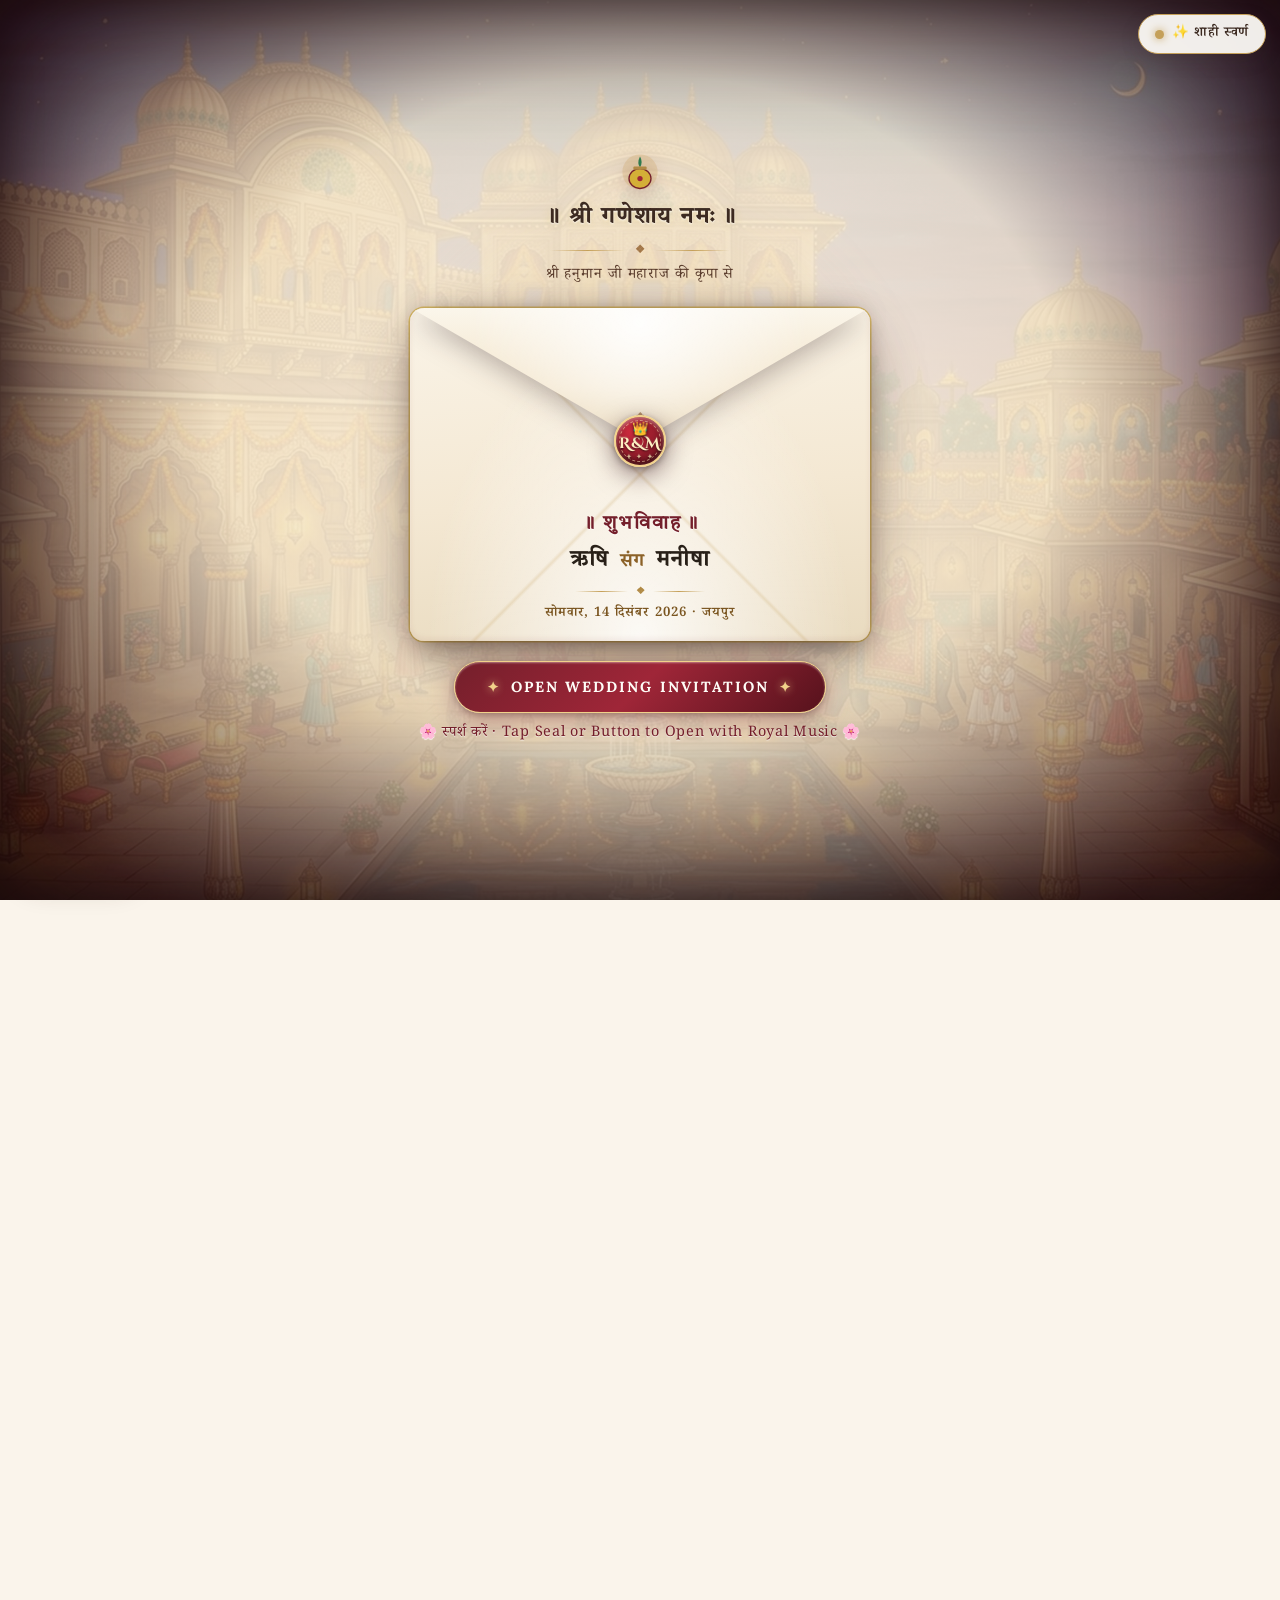
==== commit 4dbffde7: "Add text and card animations; smooth out mobile scrolling - New effects.js animation layer: letter-b" ====
--- a/rajasthani/index.html
+++ b/rajasthani/index.html
@@ -9,7 +9,7 @@
   <link rel="preconnect" href="https://fonts.googleapis.com">
   <link rel="preconnect" href="https://fonts.gstatic.com" crossorigin>
   <link href="https://fonts.googleapis.com/css2?family=Alex+Brush&family=Cinzel:wght@400;600;700;800&family=Cinzel+Decorative:wght@700&family=Cormorant+Garamond:ital,wght@0,400;0,600;0,700;1,400;1,600&family=Lora:ital,wght@0,400;0,500;0,600;1,400&family=Noto+Serif+Devanagari:wght@400;500;600;700&family=Tiro+Devanagari+Hindi:ital@0;1&display=swap" rel="stylesheet">
-  <link rel="stylesheet" href="styles.css?v=royal_v3">
+  <link rel="stylesheet" href="styles.css?v=fx1">
 </head>
 <body class="is-locked">
 
@@ -25,7 +25,7 @@
       </div>
       <p class="intro-mantra tiro">॥ श्री गणेशाय नमः ॥</p>
       <div class="intro-header-divider"><span></span><b>❖</b><span></span></div>
-      <p class="intro-subhead deva">श्री कल्याण राय जी महाराज की कृपा से</p>
+      <p class="intro-subhead deva">श्री हनुमान जी महाराज की कृपा से</p>
     </header>
 
     <!-- Royal Rajasthani Envelope Box -->
@@ -153,7 +153,7 @@
     <!-- ============ GANESHA ============ -->
     <section id="ganesh" class="screen ganesh">
       <div class="screen-bg">
-        <video class="screen-video" autoplay muted loop playsinline preload="metadata">
+        <video class="screen-video" muted loop playsinline preload="none">
           <source media="(orientation: portrait)" src="assets/ganesh-portrait.mp4" type="video/mp4">
           <source media="(orientation: landscape)" src="assets/ganesh-landscape.mp4" type="video/mp4">
           <source src="assets/ganesh.mp4" type="video/mp4">
@@ -184,7 +184,7 @@
     <!-- ============ INVITATION CARD ============ -->
     <section id="invite" class="screen invite">
       <div class="screen-bg">
-        <video class="screen-video" autoplay muted loop playsinline preload="metadata">
+        <video class="screen-video" muted loop playsinline preload="none">
           <source media="(orientation: portrait)" src="assets/invite-portrait.mp4" type="video/mp4">
           <source media="(orientation: landscape)" src="assets/invite-landscape.mp4" type="video/mp4">
           <source src="assets/invite.mp4" type="video/mp4">
@@ -222,7 +222,7 @@
     <!-- ============ BRIDE & GROOM ============ -->
     <section id="couple" class="screen couple">
       <div class="screen-bg">
-        <video class="screen-video" autoplay muted loop playsinline preload="metadata">
+        <video class="screen-video" muted loop playsinline preload="none">
           <source media="(orientation: portrait)" src="assets/couple-portrait.mp4" type="video/mp4">
           <source media="(orientation: landscape)" src="assets/couple-landscape.mp4" type="video/mp4">
           <source src="assets/couple.mp4" type="video/mp4">
@@ -243,7 +243,7 @@
         <div class="couple-grid">
           <figure class="person person--groom reveal">
             <div class="person-frame">
-              <video class="person-video" autoplay muted loop playsinline preload="metadata">
+              <video class="person-video" muted loop playsinline preload="none">
                 <source src="assets/groom.mp4" type="video/mp4">
               </video>
               <img src="assets/groom.webp" alt="Portrait of the groom Rishi in a royal Rajasthani safa and sherwani">
@@ -262,7 +262,7 @@
           </div>
           <figure class="person person--bride reveal">
             <div class="person-frame">
-              <video class="person-video" autoplay muted loop playsinline preload="metadata">
+              <video class="person-video" muted loop playsinline preload="none">
                 <source src="assets/bride.mp4" type="video/mp4">
               </video>
               <img src="assets/bride.webp" alt="Portrait of the bride Manisha in a red Rajasthani odhni and bridal jewellery">
@@ -283,7 +283,7 @@
     <!-- ============ COUNTDOWN ============ -->
     <section id="countdown" class="screen countdown">
       <div class="screen-bg">
-        <video class="screen-video" autoplay muted loop playsinline preload="metadata">
+        <video class="screen-video" muted loop playsinline preload="none">
           <source media="(orientation: portrait)" src="assets/countdown-portrait.mp4" type="video/mp4">
           <source media="(orientation: landscape)" src="assets/countdown-landscape.mp4" type="video/mp4">
           <source src="assets/countdown.mp4" type="video/mp4">
@@ -325,7 +325,7 @@
     <!-- ============ VENUE ============ -->
     <section id="venue" class="screen venue">
       <div class="screen-bg">
-        <video class="screen-video" autoplay muted loop playsinline preload="metadata">
+        <video class="screen-video" muted loop playsinline preload="none">
           <source media="(orientation: portrait)" src="assets/venue-portrait.mp4" type="video/mp4">
           <source media="(orientation: landscape)" src="assets/venue-landscape.mp4" type="video/mp4">
           <source src="assets/venue.mp4" type="video/mp4">
@@ -465,7 +465,8 @@
     </div>
   </div>
 
-  <script src="music.js?v=royal_v3"></script>
-  <script src="app.js?v=royal_v3"></script>
+  <script src="music.js?v=fx1"></script>
+  <script src="app.js?v=fx1"></script>
+  <script src="effects.js?v=fx1"></script>
 </body>
 </html>
--- a/rajasthani/styles.css
+++ b/rajasthani/styles.css
@@ -2297,3 +2297,104 @@
   .screen-bg img { transform: translateZ(0); }
   .reveal { transition-duration: .7s; }
 }
+
+/* =====================================================================
+   ROYAL ANIMATION LAYER (effects.js adds .fx on <html>; off for reduce-motion)
+   Transform/opacity only, so it stays smooth on phones.
+   ===================================================================== */
+
+/* ---- Letter / word reveal for headings & names ---- */
+.fx .w { display: inline-block; white-space: nowrap; }
+.fx .sp { display: inline-block; opacity: 0; transform: translateY(.55em) rotateX(-70deg); transform-origin: 50% 100%; }
+.fx .is-in .sp, .fx .footer.is-in .sp {
+  animation: fxLetter .8s cubic-bezier(.2,.8,.2,1) forwards, fxGlint 1.3s ease forwards;
+  animation-delay: calc(var(--d, 0s) + .2s), calc(var(--d, 0s) + .95s);
+}
+.fx .hero-in .hero-names .sp {
+  animation: fxLetter .9s cubic-bezier(.2,.8,.2,1) forwards, fxGlint 1.4s ease forwards;
+  animation-delay: calc(var(--d, 0s) + .9s), calc(var(--d, 0s) + 1.8s);
+}
+@keyframes fxLetter { to { opacity: 1; transform: none; } }
+@keyframes fxGlint { 45% { color: #F3CF7A; text-shadow: 0 0 16px rgba(255, 210, 120, .85), 0 0 2px rgba(255, 255, 255, .9); } }
+
+/* ---- Script lines look hand-written ---- */
+.fx .reveal .eyebrow-script, .fx .hero .h-script {
+  clip-path: inset(-30% 100% -30% -10%);
+  transition: clip-path 1.6s cubic-bezier(.6,.1,.3,1) .1s;
+}
+.fx .reveal.is-in .eyebrow-script, .fx .hero-in .hero .h-script { clip-path: inset(-30% -10% -30% -10%); }
+.fx .hero-in .hero .h-script { transition-delay: .5s; }
+
+/* ---- Dividers open from the centre, gem spins in ---- */
+.fx .reveal .divider span, .fx .reveal .card-p-divider span, .fx .card .c-sang span { transform: scaleX(0); transition: transform 1.2s cubic-bezier(.2,.8,.2,1) .45s; }
+.fx .reveal.is-in .divider span, .fx .reveal.is-in .card-p-divider span, .fx .card.is-in .c-sang span { transform: scaleX(1); }
+.fx .reveal .divider b, .fx .reveal .card-p-divider b { display: inline-block; opacity: 0; transform: rotate(-180deg) scale(.3); transition: transform .9s cubic-bezier(.3,1.5,.5,1) .35s, opacity .5s .35s; }
+.fx .reveal.is-in .divider b, .fx .reveal.is-in .card-p-divider b { opacity: 1; transform: none; }
+
+/* ---- Invitation card: each line appears in turn, names glow ---- */
+.fx .card.reveal .card-inner > * { opacity: 0; transform: translateY(16px); transition: opacity .7s ease, transform .8s cubic-bezier(.2,.8,.2,1); transition-delay: calc(.35s + var(--i, 0) * .09s); }
+.fx .card.reveal.is-in .card-inner > * { opacity: 1; transform: none; }
+.fx .card.is-in .card-kalash { animation: fxKalash 1.2s cubic-bezier(.3,1.4,.5,1) .3s both; }
+@keyframes fxKalash { from { opacity: 0; transform: translateY(-20px) scale(.5) rotate(-12deg); } }
+.fx .card.is-in .c-band { animation: fxBand 3.5s ease-in-out 2.2s infinite; }
+@keyframes fxBand { 50% { box-shadow: 0 0 22px rgba(197, 160, 89, .45); } }
+
+/* ---- Cards: staggered 3D lift-in ---- */
+.fx-card { position: relative; }
+.fx .fx-card.reveal, .fx .reveal .fx-card:not(.reveal) {
+  opacity: 0;
+  transform: perspective(1000px) translateY(46px) rotateX(14deg) scale(.95);
+  transition: opacity .9s ease, transform 1.1s cubic-bezier(.2,.8,.2,1), box-shadow .35s ease;
+  transition-delay: var(--delay, 0s);
+}
+.fx .fx-card.reveal.is-in, .fx .reveal.is-in .fx-card:not(.reveal) { opacity: 1; transform: none; }
+.fx .fx-card.fx-settled { transition: transform .25s ease, box-shadow .35s ease, opacity .3s ease; transition-delay: 0s; }
+@media (hover: hover) and (pointer: fine) {
+  .fx .fx-card.fx-settled:hover { transform: translateY(-6px); box-shadow: 0 26px 50px rgba(60, 42, 33, .18); }
+}
+.fx .couple-mono.is-in .monogram--ring { animation: fxRing 1.2s cubic-bezier(.3,1.5,.5,1) .4s both, fxRingGlow 3.2s ease-in-out 1.8s infinite; }
+@keyframes fxRing { from { opacity: 0; transform: scale(.3) rotate(-120deg); } }
+@keyframes fxRingGlow { 50% { box-shadow: 0 0 0 6px rgba(197, 160, 89, .18), 0 0 34px rgba(197, 160, 89, .55); } }
+
+/* event rows slide in after their card */
+.fx .royal-event-card .rec-item { opacity: 0; transform: translateX(-18px); transition: opacity .6s ease, transform .7s cubic-bezier(.2,.8,.2,1); transition-delay: calc(var(--delay, 0s) + .45s + var(--j, 0) * .12s); }
+.fx .royal-event-card.is-in .rec-item { opacity: 1; transform: none; }
+.fx .royal-event-card.is-in .rec-ico { animation: fxIco .9s cubic-bezier(.3,1.6,.5,1) both; animation-delay: calc(var(--delay, 0s) + .55s + var(--j, 0) * .12s); }
+@keyframes fxIco { from { transform: scale(0) rotate(-90deg); } }
+
+/* countdown tiles pop in; seconds tile breathes */
+.fx .cd-grid .cd-tile:not(.reveal) { transform: translateY(30px) scale(.85); }
+.fx .cd-grid.is-in .cd-tile:last-child { animation: fxBreath 2s ease-in-out 2s infinite; }
+@keyframes fxBreath { 50% { transform: scale(1.04); } }
+
+/* ---- Gold shine sweep (once on entry, again on hover) + cursor glare ---- */
+.fx-shine { position: absolute; inset: 0; border-radius: inherit; overflow: hidden; pointer-events: none; z-index: 4; }
+.fx-shine::before {
+  content: ''; position: absolute; top: -25%; bottom: -25%; left: 0; width: 42%;
+  background: linear-gradient(105deg, transparent 0%, rgba(255, 240, 205, 0) 20%, rgba(255, 233, 180, .55) 50%, rgba(255, 240, 205, 0) 80%, transparent 100%);
+  transform: translateX(-130%) skewX(-18deg);
+}
+.fx .is-in .fx-shine::before { animation: fxShine 1.6s ease calc(var(--delay, 0s) + .7s) 1 both; }
+@keyframes fxShine { to { transform: translateX(340%) skewX(-18deg); } }
+.fx-shine::after { content: ''; position: absolute; inset: 0; background: radial-gradient(circle at var(--mx, 50%) var(--my, 50%), rgba(255, 238, 195, .38), transparent 55%); opacity: 0; transition: opacity .35s; }
+@media (hover: hover) and (pointer: fine) {
+  .fx .fx-card.fx-settled:hover > .fx-shine::before { animation: fxShine2 1.1s ease 1 both; }
+  .fx .fx-card.fx-settled:hover > .fx-shine::after { opacity: 1; }
+}
+@keyframes fxShine2 { from { transform: translateX(-130%) skewX(-18deg); } to { transform: translateX(340%) skewX(-18deg); } }
+
+/* ---- Footer ---- */
+.fx .footer.reveal .monogram--ring { transform: scale(.4) rotate(-90deg); opacity: 0; transition: transform 1.2s cubic-bezier(.3,1.5,.5,1), opacity .8s; }
+.fx .footer.reveal.is-in .monogram--ring { transform: none; opacity: 1; }
+.fx .footer.reveal { transform: none; }
+
+/* ---- Gold scroll-progress thread ---- */
+.fx-progress { position: fixed; top: 0; left: 0; right: 0; height: 3px; z-index: 1100; transform-origin: 0 50%; transform: scaleX(0); pointer-events: none;
+  background: linear-gradient(90deg, #946B28, #E8C170, #B18A45); box-shadow: 0 0 8px rgba(197, 160, 89, .6); }
+body.is-locked .fx-progress { opacity: 0; }
+
+/* Phones: keep the effects but lighter */
+@media (max-width: 860px), (hover: none) {
+  .fx .fx-card.reveal, .fx .reveal .fx-card:not(.reveal) { transform: translateY(36px) scale(.97); }
+  .fx .sp { transform: translateY(.5em); }
+}
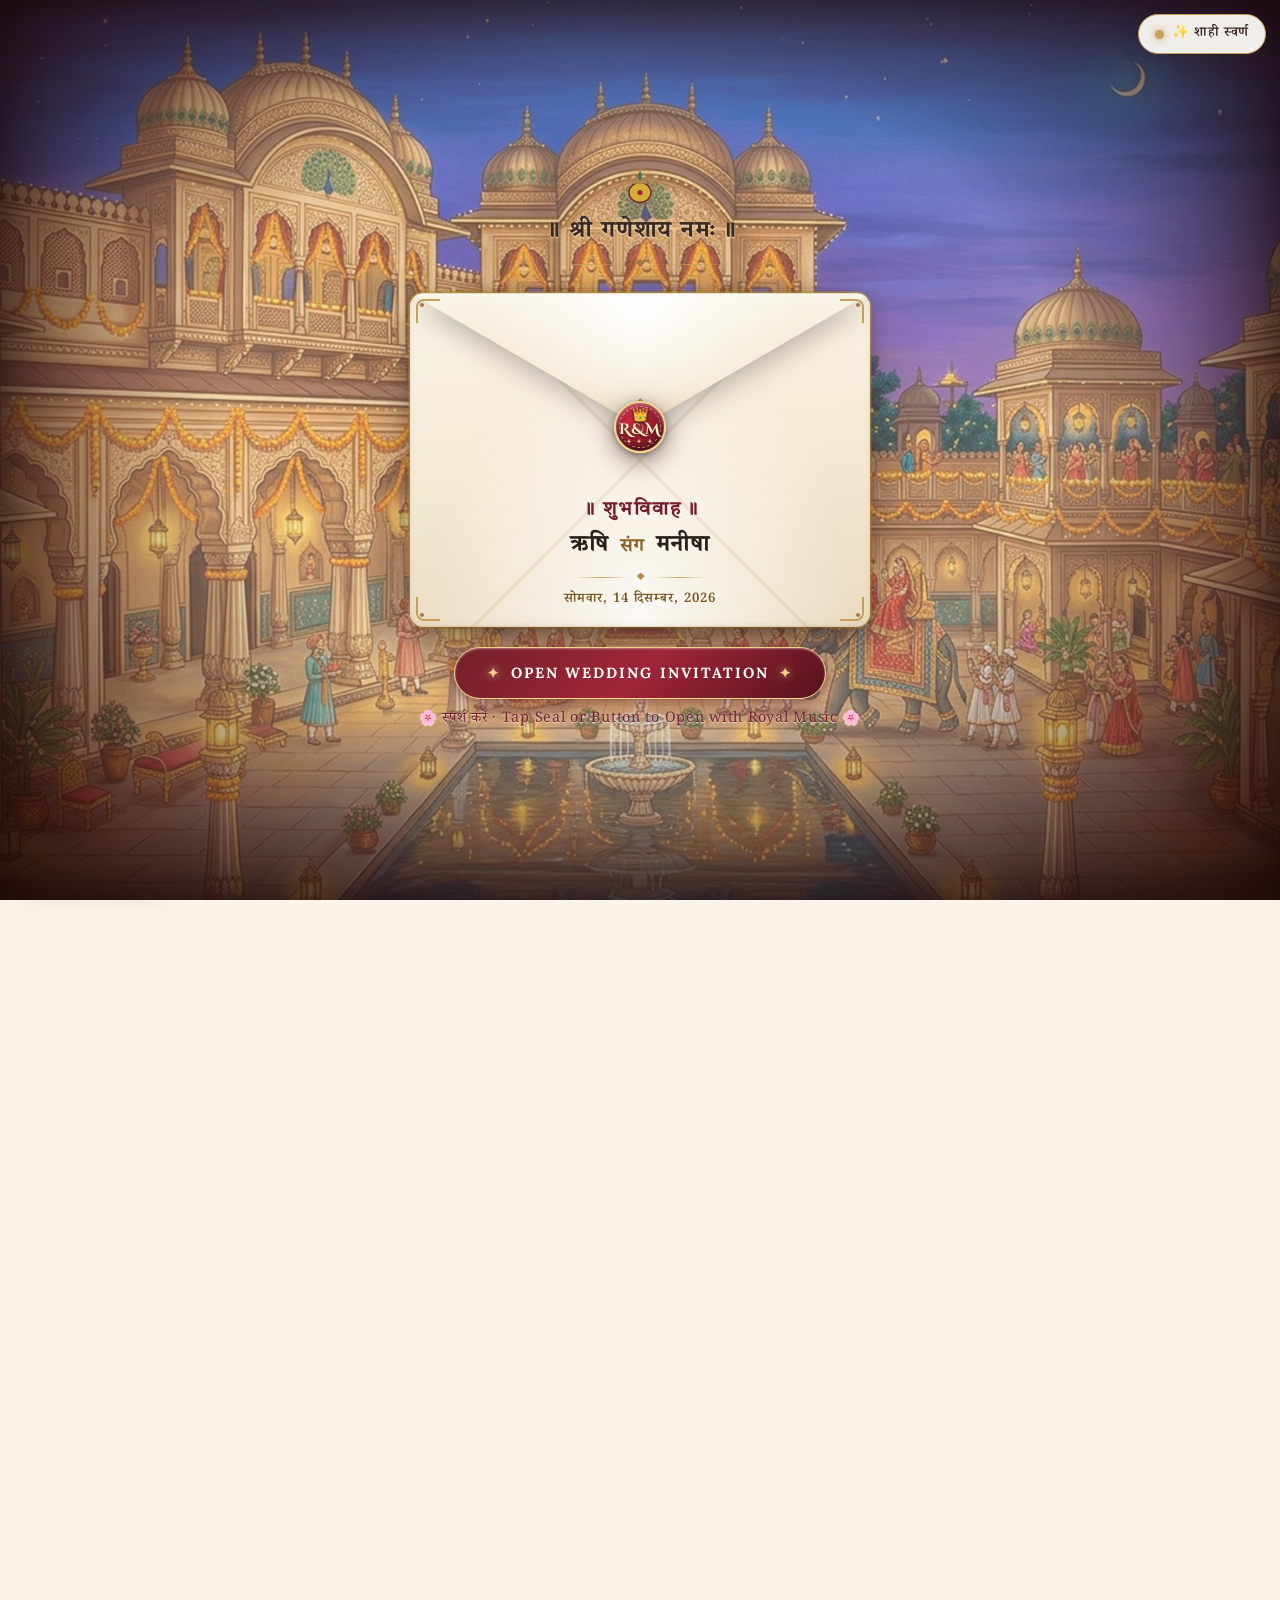
==== commit f724247b: "Remove missing video tags to eliminate 404 requests and optimize page load" ====
--- a/rajasthani/index.html
+++ b/rajasthani/index.html
@@ -3,13 +3,37 @@
 <head>
   <meta charset="UTF-8">
   <meta name="viewport" content="width=device-width, initial-scale=1.0, viewport-fit=cover">
-  <title>Rishi & Manisha · Shubh Vivah</title>
-  <meta name="description" content="ऋषि एवं मनीषा का शुभविवाह · सोमवार, 14 दिसंबर 2026 · जयपुर">
+  <title>Rishi & Manisha · Shubh Vivah | 14 December 2026</title>
+  <meta name="title" content="✨ ऋषि संग मनीषा · शुभविवाह निमंत्रण | Rishi & Manisha Wedding">
+  <meta name="description" content="॥ श्री गणेशाय नमः ॥ सादर आमंत्रित हैं हमारे शुभ विवाह समारोह में · सोमवार, 14 दिसम्बर, 2026 · जयपुर, राजस्थान · मिश्र एवं शर्मा परिवार">
   <meta name="theme-color" content="#FAF4EB">
+
+  <!-- Open Graph / Facebook / WhatsApp / Instagram -->
+  <meta property="og:type" content="website">
+  <meta property="og:title" content="✨ ऋषि संग मनीषा · शुभविवाह निमंत्रण | Rishi & Manisha">
+  <meta property="og:description" content="॥ श्री गणेशाय नमः ॥ सादर आमंत्रित हैं हमारे शुभ विवाह समारोह में · सोमवार, 14 दिसम्बर, 2026 · जयपुर, राजस्थान">
+  <meta property="og:image" content="assets/og-preview.jpg">
+  <meta property="og:image:secure_url" content="assets/og-preview.jpg">
+  <meta property="og:image:type" content="image/jpeg">
+  <meta property="og:image:width" content="1200">
+  <meta property="og:image:height" content="630">
+  <meta property="og:image:alt" content="Royal Rajasthani Wedding Invitation - Rishi & Manisha - 14 December 2026">
+  <meta property="og:locale" content="hi_IN">
+  <meta property="og:site_name" content="Rishi & Manisha Shubh Vivah">
+
+  <!-- Twitter / X -->
+  <meta name="twitter:card" content="summary_large_image">
+  <meta name="twitter:title" content="✨ ऋषि संग मनीषा · शुभविवाह निमंत्रण">
+  <meta name="twitter:description" content="॥ श्री गणेशाय नमः ॥ सादर आमंत्रित हैं हमारे शुभ विवाह समारोह में · सोमवार, 14 दिसम्बर, 2026 · जयपुर">
+  <meta name="twitter:image" content="assets/og-preview.jpg">
+  <meta name="twitter:image:alt" content="Rishi & Manisha Wedding Invitation">
+
+  <!-- WhatsApp & Social Card Thumbnail Fallback -->
+  <link rel="image_src" href="assets/og-preview.jpg">
   <link rel="preconnect" href="https://fonts.googleapis.com">
   <link rel="preconnect" href="https://fonts.gstatic.com" crossorigin>
   <link href="https://fonts.googleapis.com/css2?family=Alex+Brush&family=Cinzel:wght@400;600;700;800&family=Cinzel+Decorative:wght@700&family=Cormorant+Garamond:ital,wght@0,400;0,600;0,700;1,400;1,600&family=Lora:ital,wght@0,400;0,500;0,600;1,400&family=Noto+Serif+Devanagari:wght@400;500;600;700&family=Tiro+Devanagari+Hindi:ital@0;1&display=swap" rel="stylesheet">
-  <link rel="stylesheet" href="styles.css?v=fx1">
+  <link rel="stylesheet" href="styles.css?v=fx4">
 </head>
 <body class="is-locked">
 
@@ -25,7 +49,6 @@
       </div>
       <p class="intro-mantra tiro">॥ श्री गणेशाय नमः ॥</p>
       <div class="intro-header-divider"><span></span><b>❖</b><span></span></div>
-      <p class="intro-subhead deva">श्री हनुमान जी महाराज की कृपा से</p>
     </header>
 
     <!-- Royal Rajasthani Envelope Box -->
@@ -54,8 +77,8 @@
             <div class="letter-monogram"><span>R</span><i>&amp;</i><span>M</span></div>
             <h2 class="letter-couple">RISHI <em>&amp;</em> MANISHA</h2>
             <div class="letter-divider"><span></span><b>❖</b><span></span></div>
-            <p class="letter-date deva">सोमवार, 14 दिसंबर, 2026</p>
-            <p class="letter-loc">जयपुर, राजस्थान</p>
+            <p class="letter-date deva">सोमवार, 14 दिसम्बर, 2026</p>
+            <p class="letter-loc deva">मिश्र परिवार का स्नेहभरा निमंत्रण</p>
           </div>
         </div>
       </div>
@@ -66,7 +89,7 @@
           <p class="pocket-shubh tiro">॥ शुभविवाह ॥</p>
           <h3 class="pocket-couple tiro">ऋषि <em>संग</em> मनीषा</h3>
           <div class="pocket-divider"><span></span><b>❖</b><span></span></div>
-          <p class="pocket-auspicious deva">सोमवार, 14 दिसंबर 2026 · जयपुर</p>
+          <p class="pocket-auspicious deva">सोमवार, 14 दिसम्बर, 2026</p>
         </div>
       </div>
 
@@ -118,6 +141,7 @@
     </button>
     <div class="music-bars" aria-hidden="true"><i></i><i></i><i></i><i></i></div>
     <button class="music-mute" id="muteBtn" aria-label="Mute" title="Mute / Unmute">🔊</button>
+    <button class="music-mute auto-btn" id="autoBtn" aria-label="Pause auto scroll" aria-pressed="true" title="Auto Scroll On / Off">⏬</button>
   </div>
 
   <main id="main">
@@ -125,11 +149,6 @@
     <!-- ============ HERO ============ -->
     <section id="hero" class="screen hero">
       <div class="screen-bg hero-bg" id="heroBg">
-        <video class="screen-video" autoplay muted loop playsinline preload="auto">
-          <source media="(orientation: portrait)" src="assets/hero-portrait.mp4" type="video/mp4">
-          <source media="(orientation: landscape)" src="assets/hero-landscape.mp4" type="video/mp4">
-          <source src="assets/hero.mp4" type="video/mp4">
-        </video>
         <picture class="screen-pic">
           <source media="(orientation: portrait)" srcset="assets/hero-portrait.jpg">
           <source media="(orientation: landscape)" srcset="assets/hero-landscape.jpg">
@@ -141,9 +160,9 @@
         <p class="h-line deva hero-mantra">|| ॐ श्री गणेशाय नमः ||</p>
         <div class="h-line monogram"><span>R</span><i>&amp;</i><span>M</span></div>
         <h1 class="h-line hero-names">RISHI <em>&amp;</em> MANISHA</h1>
-        <p class="hero-subtitle">ARE GETTING MARRIED</p>
+        <p class="hero-subtitle deva">॥ शुभविवाह ॥</p>
         <div class="h-line divider"><span></span><b>❖</b><span></span></div>
-        <p class="h-line deva hero-date">सोमवार, 14 दिसंबर, 2026</p>
+        <p class="h-line deva hero-date">सोमवार, 14 दिसम्बर, 2026</p>
       </div>
       <img class="feather feather--l" id="featherL" src="assets/peacock-feather.svg" alt="" aria-hidden="true">
       <img class="feather feather--r" id="featherR" src="assets/peacock-feather.svg" alt="" aria-hidden="true">
@@ -153,11 +172,6 @@
     <!-- ============ GANESHA ============ -->
     <section id="ganesh" class="screen ganesh">
       <div class="screen-bg">
-        <video class="screen-video" muted loop playsinline preload="none">
-          <source media="(orientation: portrait)" src="assets/ganesh-portrait.mp4" type="video/mp4">
-          <source media="(orientation: landscape)" src="assets/ganesh-landscape.mp4" type="video/mp4">
-          <source src="assets/ganesh.mp4" type="video/mp4">
-        </video>
         <picture class="screen-pic">
           <source media="(orientation: portrait)" srcset="assets/ganesh-portrait.jpg">
           <source media="(orientation: landscape)" srcset="assets/ganesh-landscape.jpg">
@@ -184,11 +198,6 @@
     <!-- ============ INVITATION CARD ============ -->
     <section id="invite" class="screen invite">
       <div class="screen-bg">
-        <video class="screen-video" muted loop playsinline preload="none">
-          <source media="(orientation: portrait)" src="assets/invite-portrait.mp4" type="video/mp4">
-          <source media="(orientation: landscape)" src="assets/invite-landscape.mp4" type="video/mp4">
-          <source src="assets/invite.mp4" type="video/mp4">
-        </video>
         <picture class="screen-pic">
           <source media="(orientation: portrait)" srcset="assets/invite-portrait.jpg">
           <source media="(orientation: landscape)" srcset="assets/invite-landscape.jpg">
@@ -206,15 +215,24 @@
           <p class="c-sm">अपने सुपौत्र</p>
           <p class="c-name tiro">आयुष्मान ऋषि</p>
           <p class="c-par">(सुपुत्र श्रीमती ममता देवी एवं पं. श्री राजेन्द्र कुमार मिश्र)</p>
-          <p class="c-sm">निवासी - जयपुर</p>
+          <p class="c-sm">निवासी-जयपुर (छितौली वाले)</p>
           <p class="c-sang tiro"><span></span>संग<span></span></p>
           <p class="c-name tiro">आयुष्मती मनीषा</p>
           <p class="c-par">(सुपौत्री श्रीमती गीता देवी एवं स्व. श्री भोलाराम शर्मा)</p>
-          <p class="c-par">(सुपुत्री श्रीमती संगीता देवी एवं श्री रामचरण शर्मा)</p>
-          <p class="c-sm">निवासी - शिवाजी नगर (जयपुर)</p>
+          <p class="c-par">(सुपुत्री श्रीमती सावित्री देवी एवं श्री रामचरण शर्मा)</p>
+          <p class="c-sm">निवासी-शिवाजी नगर, जयपुर (सलौना वाले, गंगापुर सिटी)</p>
           <p class="c-sm">के</p>
           <p class="c-band tiro">|| मंगल परिणय-सूत्र-बन्धन ||</p>
           <p class="c-body">की मधुर बेला पर वर-वधू को स्नेहिल आशीर्वाद प्रदान करने हेतु आपको सादर आमंत्रित करते हैं।</p>
+          <div class="c-en">
+            <p>By the infinite grace of the Almighty,<br><b>Smt. Vidya Devi &amp; Late Pt. Shri Munnalal Mishra</b><br>cordially invite you on the auspicious occasion of the<br><b>Mangal Parinay-Sutra-Bandhan</b> of their grandson</p>
+            <p class="c-en-name">Ayushman Rishi</p>
+            <p>(Son of Smt. Mamta Devi &amp; Pt. Shri Rajendra Kumar Mishra)<br>Resident of Jaipur (Chhitauli wale)</p>
+            <p class="c-en-sang">with</p>
+            <p class="c-en-name">Ayushmati Manisha</p>
+            <p>(Granddaughter of Smt. Geeta Devi &amp; Late Shri Bholaram Sharma)<br>(Daughter of Smt. Savitri Devi &amp; Shri Ramcharan Sharma)<br>Resident of Shivaji Nagar, Jaipur (Salauna wale, Gangapur City)</p>
+            <p>to bless the bride and groom with your affection.</p>
+          </div>
         </div>
       </article>
     </section>
@@ -222,11 +240,6 @@
     <!-- ============ BRIDE & GROOM ============ -->
     <section id="couple" class="screen couple">
       <div class="screen-bg">
-        <video class="screen-video" muted loop playsinline preload="none">
-          <source media="(orientation: portrait)" src="assets/couple-portrait.mp4" type="video/mp4">
-          <source media="(orientation: landscape)" src="assets/couple-landscape.mp4" type="video/mp4">
-          <source src="assets/couple.mp4" type="video/mp4">
-        </video>
         <picture class="screen-pic">
           <source media="(orientation: portrait)" srcset="assets/couple-portrait.jpg">
           <source media="(orientation: landscape)" srcset="assets/couple-landscape.jpg">
@@ -243,18 +256,14 @@
         <div class="couple-grid">
           <figure class="person person--groom reveal">
             <div class="person-frame">
-              <video class="person-video" muted loop playsinline preload="none">
-                <source src="assets/groom.mp4" type="video/mp4">
-              </video>
               <img src="assets/groom.webp" alt="Portrait of the groom Rishi in a royal Rajasthani safa and sherwani">
             </div>
             <figcaption>
               <span class="role">THE GROOM · वर</span>
               <h3 class="tiro">आयुष्मान ऋषि</h3>
-              <p class="card-quote">"In her warmth and grace, I found my lifelong home."</p>
               <div class="card-p-divider"><span></span><b>❖</b><span></span></div>
               <p class="deva parents">सुपुत्र श्रीमती ममता देवी एवं<br>पं. श्री राजेन्द्र कुमार मिश्र</p>
-              <p class="loc">📍 <span class="deva">जयपुर</span></p>
+              <p class="loc">📍 <span class="deva">निवासी-जयपुर (छितौली वाले)</span></p>
             </figcaption>
           </figure>
           <div class="couple-mono reveal" aria-hidden="true">
@@ -262,18 +271,14 @@
           </div>
           <figure class="person person--bride reveal">
             <div class="person-frame">
-              <video class="person-video" muted loop playsinline preload="none">
-                <source src="assets/bride.mp4" type="video/mp4">
-              </video>
               <img src="assets/bride.webp" alt="Portrait of the bride Manisha in a red Rajasthani odhni and bridal jewellery">
             </div>
             <figcaption>
               <span class="role">THE BRIDE · वधू</span>
               <h3 class="tiro">आयुष्मती मनीषा</h3>
-              <p class="card-quote">"In his gentle presence, I found my forever anchor."</p>
               <div class="card-p-divider"><span></span><b>❖</b><span></span></div>
-              <p class="deva parents">सुपुत्री श्रीमती गीता देवी एवं स्व. श्री भोलाराम शर्मा<br>श्रीमती संगीता देवी एवं श्री रामचरण शर्मा</p>
-              <p class="loc">📍 <span class="deva">शिवाजी नगर, जयपुर</span></p>
+              <p class="deva parents">सुपौत्री श्रीमती गीता देवी एवं स्व. श्री भोलाराम शर्मा<br>सुपुत्री श्रीमती सावित्री देवी एवं श्री रामचरण शर्मा</p>
+              <p class="loc">📍 <span class="deva">निवासी-शिवाजी नगर, जयपुर (सलौना वाले, गंगापुर सिटी)</span></p>
             </figcaption>
           </figure>
         </div>
@@ -283,11 +288,6 @@
     <!-- ============ COUNTDOWN ============ -->
     <section id="countdown" class="screen countdown">
       <div class="screen-bg">
-        <video class="screen-video" muted loop playsinline preload="none">
-          <source media="(orientation: portrait)" src="assets/countdown-portrait.mp4" type="video/mp4">
-          <source media="(orientation: landscape)" src="assets/countdown-landscape.mp4" type="video/mp4">
-          <source src="assets/countdown.mp4" type="video/mp4">
-        </video>
         <picture class="screen-pic">
           <source media="(orientation: portrait)" srcset="assets/countdown-portrait.jpg">
           <source media="(orientation: landscape)" srcset="assets/countdown-landscape.jpg">
@@ -299,7 +299,7 @@
           <p class="eyebrow-script">Counting the days</p>
           <h2 class="cd-title">COUNT DOWN</h2>
           <div class="divider"><span></span><b>❖</b><span></span></div>
-          <p class="deva sub">सोमवार, 14 दिसंबर 2026</p>
+          <p class="deva sub">सोमवार, 14 दिसम्बर, 2026</p>
         </header>
         <div class="cd-grid reveal" id="cd" role="timer" aria-live="off">
           <div class="cd-tile"><b id="cdD">00</b><span>Days<i class="deva">दिन</i></span></div>
@@ -325,11 +325,6 @@
     <!-- ============ VENUE ============ -->
     <section id="venue" class="screen venue">
       <div class="screen-bg">
-        <video class="screen-video" muted loop playsinline preload="none">
-          <source media="(orientation: portrait)" src="assets/venue-portrait.mp4" type="video/mp4">
-          <source media="(orientation: landscape)" src="assets/venue-landscape.mp4" type="video/mp4">
-          <source src="assets/venue.mp4" type="video/mp4">
-        </video>
         <picture class="screen-pic">
           <source media="(orientation: portrait)" srcset="assets/venue-portrait.jpg">
           <source media="(orientation: landscape)" srcset="assets/venue-landscape.jpg">
@@ -338,9 +333,10 @@
       </div>
       <div class="venue-wrap">
         <article class="venue-card reveal">
-          <p class="eyebrow-script">Our Venue</p>
-          <h2 class="tiro venue-name">ॐ राधिका मैरिज गार्डन</h2>
-          <p class="deva venue-addr"><span class="pin">📍</span> मार्बल मंडी चौराहा, कालवाड़ रोड, जयपुर।</p>
+          <p class="deva venue-label">प्रीतिभोज स्थल :</p>
+          <h2 class="tiro venue-name">"ॐ राधिका मैरिज गार्डन"</h2>
+          <p class="deva venue-addr"><span class="pin">📍</span> मार्बल मण्डी चौराहा, कालवाड़ रोड, जयपुर</p>
+          <p class="venue-en">Preetibhoj Venue: <b>"Om Radhika Marriage Garden"</b><br>Marble Mandi Chauraha, Kalwar Road, Jaipur</p>
           <div class="map">
             <iframe title="Map: Om Radhika Marriage Garden, Kalwar Road, Jaipur" loading="lazy" referrerpolicy="no-referrer-when-downgrade"
               src="https://maps.google.com/maps?q=Om%20Radhika%20Marriage%20Garden%2C%20Marble%20Mandi%20Chauraha%2C%20Kalwar%20Road%2C%20Jaipur&z=15&output=embed"></iframe>
@@ -354,10 +350,10 @@
           <div class="baraat-icon" aria-hidden="true">
             <svg viewBox="0 0 64 64"><ellipse cx="32" cy="20" rx="20" ry="7" fill="#C5A15D" stroke="#741F2B" stroke-width="1.5"/><path d="M12 20 v22 c0 4 9 7 20 7 s20-3 20-7 V20" fill="#9F2638" stroke="#741F2B" stroke-width="1.5"/><path d="M12 24 L52 40 M52 24 L12 40" stroke="#E8D5A7" stroke-width="2"/><path d="M8 8 l12 10 M56 8 l-12 10" stroke="#282018" stroke-width="2.5" stroke-linecap="round"/></svg>
           </div>
-          <p class="eyebrow-script">Baraat Departure</p>
           <h3 class="tiro">श्री बालाजी बाग मैरिज गार्डन</h3>
-          <p class="deva venue-addr">नृसिंह विहार, डी.जी. फार्म के पास।</p>
-          <p class="baraat-time"><b>14 December 2026 · 3:00 PM</b><br><span class="deva">बारात निकासी (निवास स्थान से)</span></p>
+          <p class="deva venue-addr">नृसिंह विहार, डी.जी. फार्म</p>
+          <p class="deva baraat-note"><b>नोट :</b> बारात दि. 14 दिसम्बर, 2026 को निवास स्थान से दोपहर 2:15 बजे रवाना होकर तत्कालेश्वर महादेव मंदिर पहुँचेगी एवं वहाँ से सजकर श्री बालाजी बाग मैरिज गार्डन, नृसिंह विहार, डी.जी. फार्म के लिए प्रस्थान करेगी।</p>
+          <p class="venue-en"><b>Shri Balaji Bagh Marriage Garden</b>, Nrisingh Vihar, D.G. Farm<br><b>Note:</b> On 14 December 2026, the Baraat will depart from the residence at 2:15 PM, reach Tatkaleshwar Mahadev Mandir, and after getting ready there, proceed to Shri Balaji Bagh Marriage Garden, Nrisingh Vihar, D.G. Farm.</p>
           <a class="btn btn--line" target="_blank" rel="noopener" href="https://www.google.com/maps/dir/?api=1&destination=Shri%20Balaji%20Bagh%20Marriage%20Garden%2C%20Nrisingh%20Vihar%2C%20Jaipur">Get Directions</a>
         </article>
       </div>
@@ -384,22 +380,27 @@
       <div class="contact-grid">
         <article class="gcard reveal">
           <h3 class="tiro">प्रेषक</h3>
+          <p class="gcard-en">Sender · Pt. Babulal Mishra · Pt. Rajendra Kumar Mishra · Pt. Vishnu Mishra<br>Plot No. 62, Sanjay Nagar, Niwaru Road, Jhotwara, Jaipur</p>
           <ul class="deva names">
             <li>पं. बाबूलाल मिश्र</li>
             <li>पं. राजेन्द्र कुमार मिश्र</li>
             <li>पं. विष्णु मिश्र</li>
           </ul>
-          <p class="deva addr">प्लॉट नं. 62, संजय नगर, निवारू रोड, झोटवाड़ा, जयपुर।</p>
+          <p class="deva addr">प्लॉट नं. 62, संजय नगर<br>निवारू रोड, झोटवाड़ा, जयपुर</p>
           <div class="phones">
             <div class="phone"><span>94603 85222</span><a class="chip" href="tel:+919460385222">📞 Call</a><a class="chip chip--wa" target="_blank" rel="noopener" href="https://wa.me/919460385222">WhatsApp</a></div>
             <div class="phone"><span>77429 07042</span><a class="chip" href="tel:+917742907042">📞 Call</a><a class="chip chip--wa" target="_blank" rel="noopener" href="https://wa.me/917742907042">WhatsApp</a></div>
+            <div class="phone"><span>88904 73510</span><a class="chip" href="tel:+918890473510">📞 Call</a><a class="chip chip--wa" target="_blank" rel="noopener" href="https://wa.me/918890473510">WhatsApp</a></div>
           </div>
         </article>
         <article class="gcard reveal">
           <h3 class="tiro">प्रतिष्ठान</h3>
+          <p class="gcard-en">Business · Munnalal Rajendra Kumar Mishra, 2115, Khajane Walon Ka Rasta, Jaipur · Vinayak Electricals</p>
           <div class="biz">
             <p class="deva biz-name">मुन्नालाल राजेन्द्र कुमार मिश्र</p>
-            <p class="deva addr">2115, खजानें वालों का रास्ता, जयपुर।</p>
+            <p class="deva addr">2115, खजाने वालों का रास्ता, जयपुर</p>
+            <div class="phone"><span>94603 85222</span><a class="chip" href="tel:+919460385222">📞 Call</a><a class="chip chip--wa" target="_blank" rel="noopener" href="https://wa.me/919460385222">WhatsApp</a></div>
+            <div class="phone"><span>77429 07042</span><a class="chip" href="tel:+917742907042">📞 Call</a><a class="chip chip--wa" target="_blank" rel="noopener" href="https://wa.me/917742907042">WhatsApp</a></div>
           </div>
           <div class="biz">
             <p class="deva biz-name">विनायक इलेक्ट्रिकल्स</p>
@@ -447,8 +448,8 @@
     <footer class="footer">
       <div class="monogram monogram--ring"><span>R</span><i>&amp;</i><span>M</span></div>
       <p class="foot-names">Rishi &amp; Manisha</p>
-      <p class="deva">14 दिसंबर 2026 · जयपुर</p>
-      <p class="foot-small deva">आपके आगमन की प्रतीक्षा में — समस्त मिश्र परिवार</p>
+      <p class="deva">सोमवार, 14 दिसम्बर, 2026</p>
+      <p class="foot-small deva">मिश्र परिवार का स्नेहभरा निमंत्रण</p>
     </footer>
   </main>
 
@@ -466,7 +467,7 @@
   </div>
 
   <script src="music.js?v=fx1"></script>
-  <script src="app.js?v=fx1"></script>
-  <script src="effects.js?v=fx1"></script>
+  <script src="app.js?v=fx4"></script>
+  <script src="effects.js?v=fx4"></script>
 </body>
 </html>
--- a/rajasthani/styles.css
+++ b/rajasthani/styles.css
@@ -251,17 +251,19 @@
   object-position: center;
   display: block;
 }
-/* Warm golden radial glow over backgrounds instead of dark green */
+/* Backgrounds: clear, crisp & fully visible with no faded milky wash */
 .screen-bg::after {
   content: '';
   position: absolute;
   inset: 0;
-  background: radial-gradient(circle at center, rgba(250, 244, 235, 0.22) 0%, rgba(245, 235, 215, 0.72) 100%);
+  background: none;
+  display: none;
   z-index: 1;
   pointer-events: none;
 }
 [data-theme="ruby"] .screen-bg::after {
-  background: radial-gradient(circle at center, rgba(255, 249, 233, 0.22) 0%, rgba(116, 31, 43, 0.35) 100%);
+  background: none;
+  display: none;
 }
 .screen-bg .screen-video {
   position: absolute; inset: 0; width: 100%; height: 100%; object-fit: cover; object-position: center;
@@ -290,7 +292,7 @@
   position: absolute;
   inset: 0;
   background:
-    radial-gradient(ellipse at 50% 45%, rgba(255, 248, 235, 0.94) 0%, rgba(246, 235, 212, 0.90) 45%, rgba(55, 25, 20, 0.78) 85%, rgba(26, 12, 10, 0.96) 100%),
+    radial-gradient(ellipse at 50% 45%, rgba(255, 248, 235, 0.20) 0%, rgba(246, 235, 212, 0.35) 45%, rgba(55, 25, 20, 0.75) 85%, rgba(26, 12, 10, 0.95) 100%),
     url('assets/hero-landscape.jpg') center center / cover no-repeat;
   filter: saturate(1.15) brightness(0.98);
   transform: scale(1.04);
@@ -2307,11 +2309,11 @@
 .fx .w { display: inline-block; white-space: nowrap; }
 .fx .sp { display: inline-block; opacity: 0; transform: translateY(.55em) rotateX(-70deg); transform-origin: 50% 100%; }
 .fx .is-in .sp, .fx .footer.is-in .sp {
-  animation: fxLetter .8s cubic-bezier(.2,.8,.2,1) forwards, fxGlint 1.3s ease forwards;
-  animation-delay: calc(var(--d, 0s) + .2s), calc(var(--d, 0s) + .95s);
+  animation: fxLetter 1.2s cubic-bezier(.2,.8,.2,1) forwards, fxGlint 1.8s ease forwards;
+  animation-delay: calc(var(--d, 0s) + .3s), calc(var(--d, 0s) + 1.4s);
 }
 .fx .hero-in .hero-names .sp {
-  animation: fxLetter .9s cubic-bezier(.2,.8,.2,1) forwards, fxGlint 1.4s ease forwards;
+  animation: fxLetter 1.3s cubic-bezier(.2,.8,.2,1) forwards, fxGlint 1.9s ease forwards;
   animation-delay: calc(var(--d, 0s) + .9s), calc(var(--d, 0s) + 1.8s);
 }
 @keyframes fxLetter { to { opacity: 1; transform: none; } }
@@ -2320,7 +2322,7 @@
 /* ---- Script lines look hand-written ---- */
 .fx .reveal .eyebrow-script, .fx .hero .h-script {
   clip-path: inset(-30% 100% -30% -10%);
-  transition: clip-path 1.6s cubic-bezier(.6,.1,.3,1) .1s;
+  transition: clip-path 2.4s cubic-bezier(.6,.1,.3,1) .15s;
 }
 .fx .reveal.is-in .eyebrow-script, .fx .hero-in .hero .h-script { clip-path: inset(-30% -10% -30% -10%); }
 .fx .hero-in .hero .h-script { transition-delay: .5s; }
@@ -2332,7 +2334,7 @@
 .fx .reveal.is-in .divider b, .fx .reveal.is-in .card-p-divider b { opacity: 1; transform: none; }
 
 /* ---- Invitation card: each line appears in turn, names glow ---- */
-.fx .card.reveal .card-inner > * { opacity: 0; transform: translateY(16px); transition: opacity .7s ease, transform .8s cubic-bezier(.2,.8,.2,1); transition-delay: calc(.35s + var(--i, 0) * .09s); }
+.fx .card.reveal .card-inner > * { opacity: 0; transform: translateY(16px); transition: opacity 1.1s ease, transform 1.2s cubic-bezier(.2,.8,.2,1); transition-delay: calc(.5s + var(--i, 0) * .15s); }
 .fx .card.reveal.is-in .card-inner > * { opacity: 1; transform: none; }
 .fx .card.is-in .card-kalash { animation: fxKalash 1.2s cubic-bezier(.3,1.4,.5,1) .3s both; }
 @keyframes fxKalash { from { opacity: 0; transform: translateY(-20px) scale(.5) rotate(-12deg); } }
@@ -2357,7 +2359,7 @@
 @keyframes fxRingGlow { 50% { box-shadow: 0 0 0 6px rgba(197, 160, 89, .18), 0 0 34px rgba(197, 160, 89, .55); } }
 
 /* event rows slide in after their card */
-.fx .royal-event-card .rec-item { opacity: 0; transform: translateX(-18px); transition: opacity .6s ease, transform .7s cubic-bezier(.2,.8,.2,1); transition-delay: calc(var(--delay, 0s) + .45s + var(--j, 0) * .12s); }
+.fx .royal-event-card .rec-item { opacity: 0; transform: translateX(-18px); transition: opacity .9s ease, transform 1.05s cubic-bezier(.2,.8,.2,1); transition-delay: calc(var(--delay, 0s) + .6s + var(--j, 0) * .18s); }
 .fx .royal-event-card.is-in .rec-item { opacity: 1; transform: none; }
 .fx .royal-event-card.is-in .rec-ico { animation: fxIco .9s cubic-bezier(.3,1.6,.5,1) both; animation-delay: calc(var(--delay, 0s) + .55s + var(--j, 0) * .12s); }
 @keyframes fxIco { from { transform: scale(0) rotate(-90deg); } }
@@ -2398,3 +2400,14 @@
   .fx .fx-card.reveal, .fx .reveal .fx-card:not(.reveal) { transform: translateY(36px) scale(.97); }
   .fx .sp { transform: translateY(.5em); }
 }
+
+/* Card-exact labels */
+.venue-label { color: var(--maroon); font-size: 1rem; margin: 0 0 4px; }
+.baraat-note { margin: 10px 0 4px; color: var(--maroon); font-size: .95rem; line-height: 1.7; }
+.c-en { margin-top: 18px; padding-top: 14px; border-top: 1px solid rgba(177,138,69,.4); font-family: var(--f-body); font-size: .92rem; line-height: 1.6; }
+.c-en p { margin: 6px 0; }
+.c-en-name { font-family: var(--f-en); font-size: 1.15rem; letter-spacing: .06em; color: var(--maroon); }
+.c-en-sang { font-style: italic; }
+.venue-en, .gcard-en, .fam-en { font-family: var(--f-body); font-size: .9rem; line-height: 1.6; opacity: .9; margin: 8px 0; }
+.fam-en { font-style: italic; margin-top: -4px; }
+.auto-btn.is-off { opacity: .55; }
